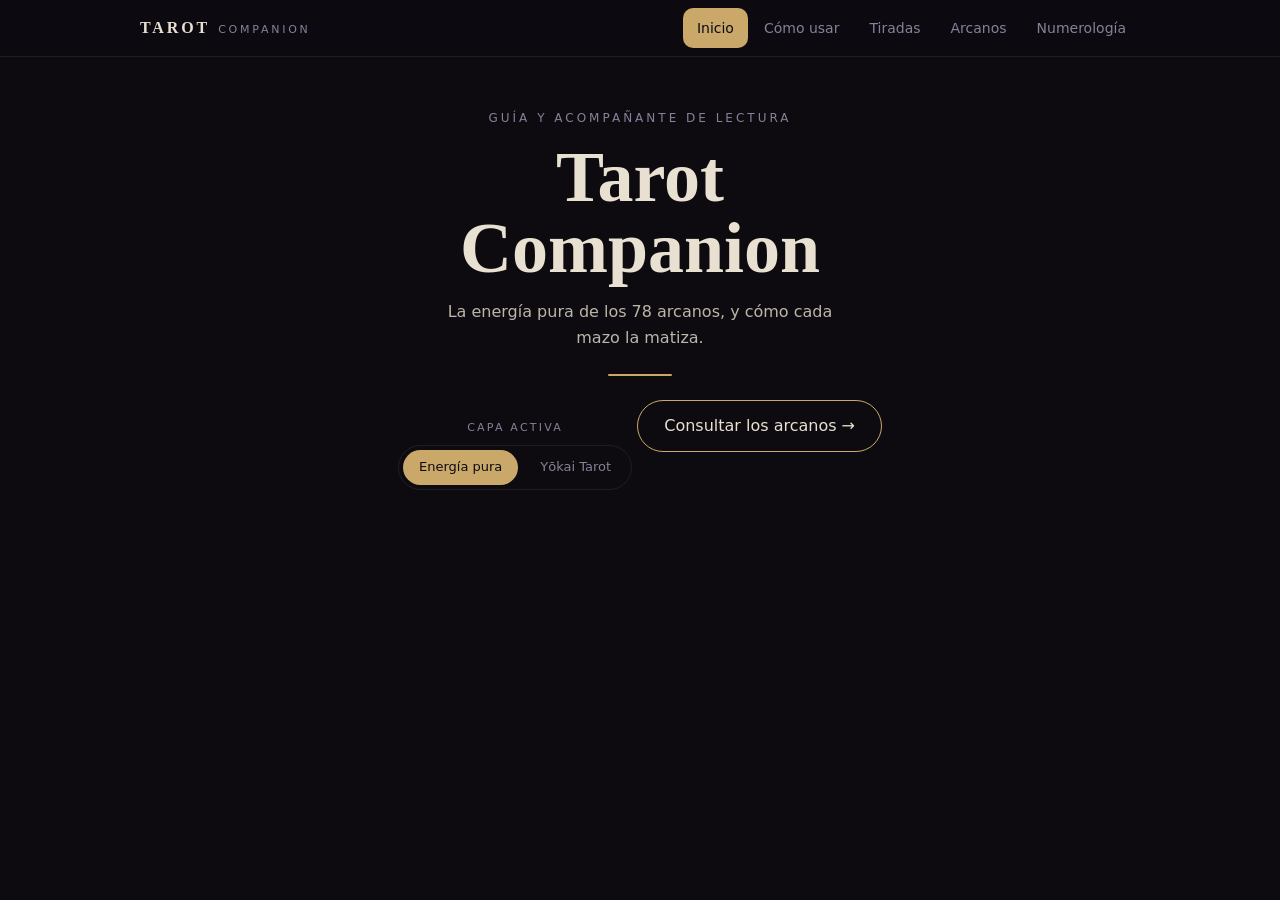
==== index.html @ f01db092 "V2.1" ====
<!DOCTYPE html>
<html lang="es">
<head>
<meta charset="UTF-8">
<meta name="viewport" content="width=device-width, initial-scale=1.0, viewport-fit=cover">
<title>Tarot Companion</title>
<meta name="description" content="Guía de referencia de tarot sin conexión: energía pura de los 78 arcanos, tiradas y numerología.">
<meta name="theme-color" content="#0d0b10">
<meta name="color-scheme" content="dark">
<meta name="mobile-web-app-capable" content="yes">
<meta name="apple-mobile-web-app-capable" content="yes">
<meta name="apple-mobile-web-app-status-bar-style" content="black-translucent">
<meta name="apple-mobile-web-app-title" content="Tarot Companion">
<link rel="manifest" href="manifest.json">
<link rel="icon" href="icons/icon-192.png">
<link rel="apple-touch-icon" href="icons/icon-192.png">
<!-- CSS modular (tokens -> layout -> componentes -> tema base) -->
<link rel="stylesheet" href="css/tokens.css">
<link rel="stylesheet" href="css/layout.css">
<link rel="stylesheet" href="css/components.css">
<link rel="stylesheet" href="css/themes/base.css">
</head>
<body>

<header class="bar">
  <div class="bar-inner">
    <a class="brand" href="#inicio"><b>TAROT</b><span>Companion</span></a>
    <nav class="tabs" id="tabs" aria-label="Secciones">
      <button data-view="inicio" class="active">Inicio</button>
      <button data-view="uso">Cómo usar</button>
      <button data-view="tiradas">Tiradas</button>
      <button data-view="arcanos">Arcanos</button>
      <button data-view="numerologia">Numerología</button>
    </nav>
  </div>
</header>

<!-- Shell mínima: contenedores vacíos que los módulos JS poblarán -->
<main class="wrap">
  <section class="view active" id="view-inicio" aria-label="Inicio"></section>
  <section class="view" id="view-uso" aria-label="Cómo usar el tarot"></section>
  <section class="view" id="view-tiradas" aria-label="Tiradas"></section>
  <section class="view" id="view-arcanos" aria-label="Arcanos"></section>
  <section class="view" id="view-numerologia" aria-label="Numerología"></section>
</main>

<!-- Detail sheet (lo poblará sheet.js) -->
<div class="overlay" id="overlay" aria-hidden="true">
  <div class="scrim" data-close></div>
  <div class="sheet" role="dialog" aria-modal="true" id="sheet"></div>
</div>

<script type="module" src="js/app.js"></script>
</body>
</html>
---- css/tokens.css ----
/* tokens.css — variables de diseño (colores, tipografía, espaciado).
   Fuentes con fallback de sistema: nada se carga por CDN (regla offline). */
:root {
  --ink:         #0d0b10;
  --ink-2:       #16121c;
  --ink-3:       #1f1928;
  --surface:     #1a1022;
  --cream:       #e8e0d0;
  --muted:       #8a7f98;
  --muted-2:     #5a5268;
  --line:        rgba(255,255,255,.08);
  --line-strong: rgba(255,255,255,.14);
  --gold:        #c9a86a;
  --vermilion:   #ce4e75;
  --vermilion-2: #e8688a;
  --earth:       #9c7b4e;
  --serif:       'Yuji Syuku', Georgia, serif;
  --sans:        'Zen Kaku Gothic New', system-ui, sans-serif;
  --story:       'Klee One', Georgia, serif;
  --accent:      var(--gold); /* override por JS según grupo de carta */

  /* espaciado y radios */
  --gap:   16px;
  --pad:   20px;
  --bar-h: 56px;
  --radius:    14px;
  --radius-sm: 10px;
}

/* Acento por grupo de arcano (la carta o la vista activa lo aplica) */
.group-cups   { --accent: #6ab4ce; }
.group-coins  { --accent: #c9a86a; }
.group-wands  { --accent: #ce7a4e; }
.group-swords { --accent: #9c8ece; }
.group-major  { --accent: #ce4e75; }
---- css/layout.css ----
/* layout.css — estructura: header, nav/tabs, contenedor de vistas. Mobile-first. */

/* ---- Header / barra superior ---- */
.bar {
  position: sticky;
  top: 0;
  z-index: 50;
  background: color-mix(in srgb, var(--ink) 88%, transparent);
  backdrop-filter: blur(10px);
  border-bottom: 1px solid var(--line);
  padding-top: env(safe-area-inset-top);
}
.bar-inner {
  display: flex;
  align-items: center;
  gap: var(--gap);
  min-height: var(--bar-h);
  padding: 0 var(--pad);
  max-width: 1040px;
  margin: 0 auto;
}
.brand { display: flex; align-items: baseline; gap: 8px; white-space: nowrap; }
.brand b { font-family: var(--serif); letter-spacing: .18em; font-size: 15px; }
.brand span { color: var(--muted); font-size: 11px; letter-spacing: .25em; text-transform: uppercase; }

/* ---- Tabs de navegación ---- */
.tabs {
  display: flex;
  gap: 2px;
  margin-left: auto;
  overflow-x: auto;
  scrollbar-width: none;
}
.tabs::-webkit-scrollbar { display: none; }
.tabs button {
  flex: 0 0 auto;
  background: none;
  border: 0;
  color: var(--muted);
  font: inherit;
  font-size: 13px;
  padding: 8px 12px;
  border-radius: var(--radius-sm);
  cursor: pointer;
  transition: color .15s, background .15s;
}
.tabs button:hover { color: var(--cream); }
.tabs button.active { color: var(--ink); background: var(--accent); }

/* ---- Contenedor de vistas ---- */
.wrap { max-width: 1040px; margin: 0 auto; padding: 0 var(--pad); }
.view { display: none; padding: 28px 0 64px; }
.view.active { display: block; animation: fade .2s ease; }

@keyframes fade { from { opacity: 0; transform: translateY(6px); } to { opacity: 1; transform: none; } }

/* breakpoints: 480 / 768 / 1040 */
@media (min-width: 768px) {
  .brand b { font-size: 16px; }
  .tabs button { font-size: 14px; padding: 9px 14px; }
}
---- css/components.css ----
/* components.css — cards, sheets, chips, panels, buttons.
   Por ahora solo el overlay del detail sheet y el placeholder de la shell;
   los componentes se irán añadiendo con cada vista (pasos 6+). */

/* ---- Placeholder temporal mientras una vista no tiene contenido ---- */
.placeholder {
  color: var(--muted);
  border: 1px dashed var(--line-strong);
  border-radius: var(--radius);
  padding: 40px var(--pad);
  text-align: center;
  font-size: 14px;
}

/* ---- Inicio / cover ---- */
.cover { max-width: 640px; margin: 0 auto; text-align: center; padding-top: 24px; }
.cover .kicker { color: var(--muted); font-size: 12px; letter-spacing: .25em; text-transform: uppercase; margin: 0 0 14px; }
.cover h1 { font-size: clamp(40px, 12vw, 72px); margin: 0; line-height: .98; }
.cover .sub { color: var(--cream); opacity: .8; margin: 16px auto 0; max-width: 38ch; }
.cover .rule { width: 64px; height: 2px; background: var(--accent); margin: 24px auto; border-radius: 2px; }

.deck-select { display: inline-flex; flex-direction: column; gap: 8px; align-items: center; margin: 0 auto 28px; }
.ds-label { color: var(--muted); font-size: 11px; letter-spacing: .2em; text-transform: uppercase; }
.ds-opts { display: inline-flex; gap: 6px; padding: 4px; border: 1px solid var(--line); border-radius: 999px; }
.ds-opts button { background: none; border: 0; color: var(--muted); font: inherit; font-size: 13px; padding: 7px 16px; border-radius: 999px; cursor: pointer; transition: .15s; }
.ds-opts button.active { color: var(--ink); background: var(--accent); }

.enter {
  display: inline-block; background: none; color: var(--cream);
  border: 1px solid var(--accent); border-radius: 999px;
  font: inherit; padding: 12px 26px; cursor: pointer; transition: .18s;
}
.enter:hover { background: var(--accent); color: var(--ink); }

/* ---- Controles de Arcanos (búsqueda + chips) ---- */
.controls { display: flex; flex-direction: column; gap: 14px; margin-bottom: 18px; }
.search {
  display: flex; align-items: center; gap: 10px;
  border: 1px solid var(--line); border-radius: var(--radius); padding: 0 14px;
  color: var(--muted); background: var(--ink-2);
}
.search input { flex: 1; background: none; border: 0; color: var(--cream); font: inherit; padding: 12px 0; outline: none; }
.search input::placeholder { color: var(--muted-2); }

.chips { display: flex; flex-wrap: wrap; gap: 8px; }
.chip {
  background: var(--ink-2); border: 1px solid var(--line); color: var(--muted);
  font: inherit; font-size: 13px; padding: 7px 14px; border-radius: 999px; cursor: pointer; transition: .15s;
}
.chip:hover { color: var(--cream); }
.chip.active { color: var(--ink); background: var(--accent); border-color: var(--accent); }
.chip.day { margin-left: auto; color: var(--gold); border-color: color-mix(in srgb, var(--gold) 45%, transparent); }

.count { color: var(--muted-2); font-size: 12px; letter-spacing: .08em; text-transform: uppercase; margin-bottom: 14px; }

/* ---- Grid de cartas ---- */
.grid { display: grid; grid-template-columns: repeat(2, 1fr); gap: 12px; }
@media (min-width: 480px) { .grid { grid-template-columns: repeat(3, 1fr); } }
@media (min-width: 768px) { .grid { grid-template-columns: repeat(4, 1fr); } }
@media (min-width: 1040px) { .grid { grid-template-columns: repeat(5, 1fr); } }

.card {
  position: relative; text-align: left; cursor: pointer;
  background: var(--ink-2); border: 1px solid var(--line);
  border-left: 3px solid var(--accent);
  border-radius: var(--radius); padding: 14px; min-height: 120px;
  display: flex; flex-direction: column; gap: 4px; color: var(--cream); transition: .15s;
}
.card:hover { border-color: var(--line-strong); transform: translateY(-2px); }
.card .mark { font-family: var(--serif); font-size: 22px; color: var(--accent); }
.card .kanji { position: absolute; top: 12px; right: 12px; font-size: 20px; color: var(--muted-2); }
.card .nm-en { margin-top: auto; font-family: var(--serif); font-size: 15px; }
.card .nm-es { color: var(--muted); font-size: 12px; }

/* ---- Detail sheet (contenido interno) ---- */
.sheet-top { display: grid; grid-template-columns: 1fr auto; gap: 8px 14px; align-items: start; position: relative; padding-left: 12px; }
.sheet-top .accentbar { position: absolute; left: 0; top: 4px; bottom: 4px; width: 3px; background: var(--accent); border-radius: 2px; }
.sheet-top .num { color: var(--accent); font-size: 12px; letter-spacing: .12em; text-transform: uppercase; }
.sheet-top h2 { margin: 4px 0 2px; font-size: 26px; }
.sheet-top .es-name { color: var(--muted); }
.sheet-top .mark { grid-row: 1 / span 2; font-family: var(--serif); font-size: 30px; color: var(--accent); align-self: center; }
.sheet .close {
  position: absolute; top: -4px; right: -4px; background: none; border: 0;
  color: var(--muted); font-size: 20px; cursor: pointer; padding: 6px; line-height: 1;
}
.sheet .close:hover { color: var(--cream); }

.sheet-body { margin-top: 18px; display: flex; flex-direction: column; gap: 18px; }
.field .flabel { color: var(--muted-2); font-size: 11px; letter-spacing: .14em; text-transform: uppercase; margin-bottom: 8px; }
.field .ftext { font-size: 15px; line-height: 1.7; }
.field .ftext.en { color: var(--muted); }
.field .ftext.italic { font-style: italic; color: var(--muted); }

.kw { display: flex; flex-wrap: wrap; gap: 6px; }
.kw span { font-size: 12px; padding: 4px 10px; border: 1px solid var(--line); border-radius: 999px; }
.kw.en { margin-top: 8px; }
.kw.en span { color: var(--muted-2); font-style: italic; }

.deck-layer { border-top: 1px solid var(--line-strong); padding-top: 18px; display: flex; flex-direction: column; gap: 16px; }
.layer-tag { color: var(--gold); font-size: 12px; letter-spacing: .12em; text-transform: uppercase; }
.deck-yokai { display: flex; align-items: baseline; gap: 10px; }
.deck-yokai .kanji { font-size: 26px; color: var(--accent); }
.deck-yokai .yname { color: var(--muted); }

.sheet-nav { display: flex; gap: 10px; margin-top: 22px; }
.sheet-nav button {
  flex: 1; background: var(--ink-2); border: 1px solid var(--line); color: var(--cream);
  font: inherit; padding: 11px; border-radius: var(--radius-sm); cursor: pointer; transition: .15s;
}
.sheet-nav button:hover:not(:disabled) { border-color: var(--accent); }
.sheet-nav button:disabled { opacity: .35; cursor: default; }

/* ---- Overlay del detail sheet ---- */
.overlay {
  position: fixed;
  inset: 0;
  z-index: 100;
  display: none;
}
.overlay.open { display: block; }
.scrim {
  position: absolute;
  inset: 0;
  background: rgba(0,0,0,.6);
  backdrop-filter: blur(2px);
}
.sheet {
  position: absolute;
  left: 0; right: 0; bottom: 0;
  max-height: 92dvh;
  overflow-y: auto;
  background: var(--surface);
  border-top: 1px solid var(--line-strong);
  border-radius: var(--radius) var(--radius) 0 0;
  padding: var(--pad);
  padding-bottom: calc(var(--pad) + env(safe-area-inset-bottom));
}
@media (min-width: 768px) {
  .sheet {
    left: 50%; right: auto; bottom: auto; top: 50%;
    transform: translate(-50%, -50%);
    width: min(560px, 92vw);
    max-height: 88dvh;
    border: 1px solid var(--line-strong);
    border-radius: var(--radius);
  }
}
---- css/themes/base.css ----
/* base.css — tema oscuro base (capa "energía pura"). Tipografía y colores de fondo. */
* { box-sizing: border-box; }

html { -webkit-text-size-adjust: 100%; }

body {
  margin: 0;
  min-height: 100dvh;
  background: var(--ink);
  color: var(--cream);
  font-family: var(--sans);
  font-size: 16px;
  line-height: 1.6;
  -webkit-font-smoothing: antialiased;
  text-rendering: optimizeLegibility;
}

a { color: inherit; text-decoration: none; }

h1, h2, h3 { font-family: var(--serif); font-weight: 600; line-height: 1.2; }

/* Accesibilidad: foco visible en toda interacción de teclado */
:focus-visible {
  outline: 2px solid var(--accent);
  outline-offset: 2px;
  border-radius: 4px;
}
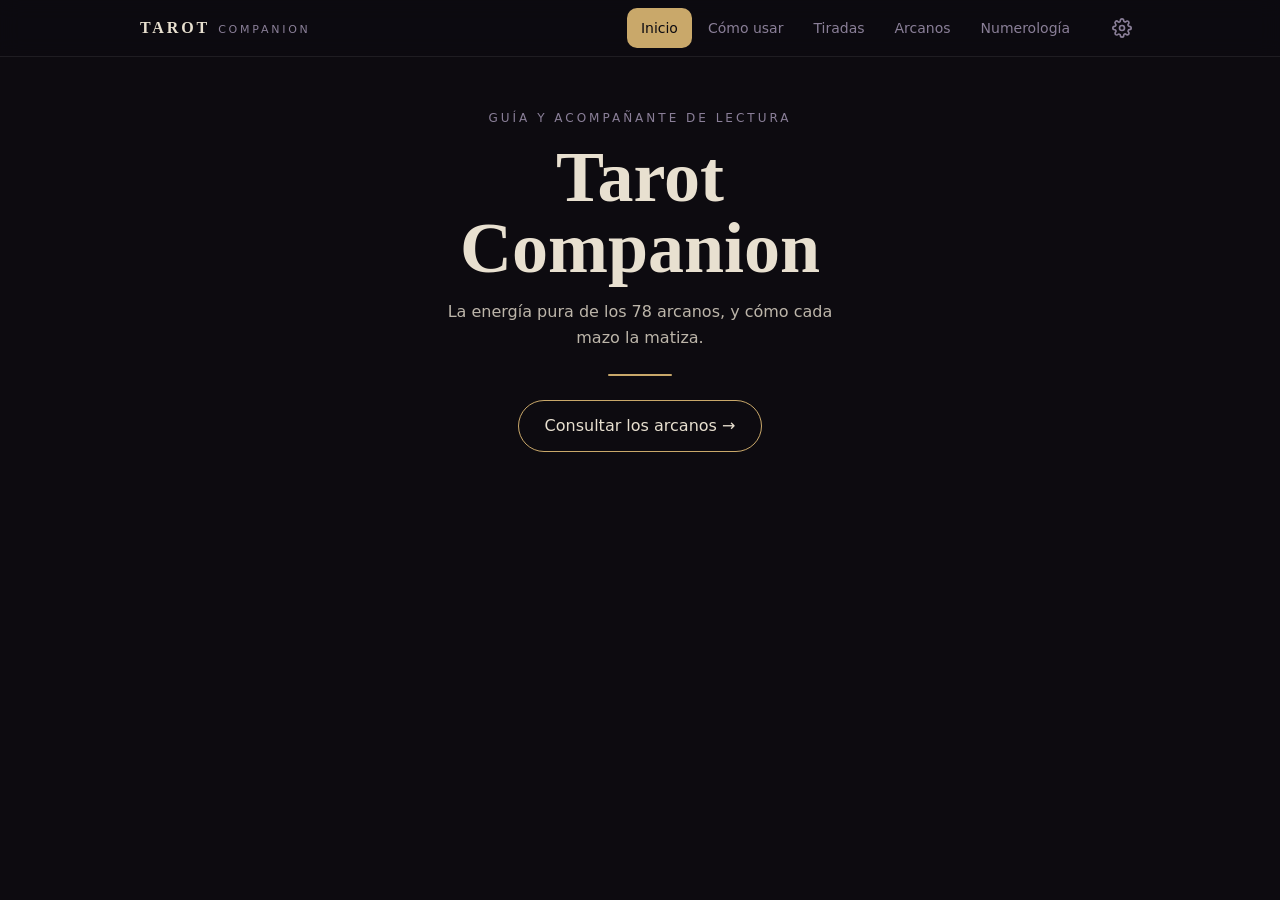
==== commit 3d3a2bc8: "V3" ====
--- a/index.html
+++ b/index.html
@@ -19,6 +19,16 @@
 <link rel="stylesheet" href="css/layout.css">
 <link rel="stylesheet" href="css/components.css">
 <link rel="stylesheet" href="css/themes/base.css">
+<!-- Anti-flash: aplica tema/idioma guardados antes de pintar -->
+<script>
+  try {
+    var t = localStorage.getItem("tc-theme") || "dark";
+    document.documentElement.dataset.theme = t;
+    document.documentElement.lang = localStorage.getItem("tc-lang") || "es";
+    var m = document.querySelector('meta[name="theme-color"]');
+    if (m) m.content = t === "light" ? "#faf6ee" : "#0d0b10";
+  } catch (e) { /* sin storage: queda el tema oscuro por defecto */ }
+</script>
 </head>
 <body>
 
@@ -32,6 +42,9 @@
       <button data-view="arcanos">Arcanos</button>
       <button data-view="numerologia">Numerología</button>
     </nav>
+    <button class="menu-btn" id="menuBtn" aria-label="Configuración" title="Configuración">
+      <svg width="20" height="20" viewBox="0 0 24 24" fill="none" stroke="currentColor" stroke-width="2" stroke-linecap="round" stroke-linejoin="round" aria-hidden="true"><circle cx="12" cy="12" r="3"/><path d="M19.4 15a1.65 1.65 0 0 0 .33 1.82l.06.06a2 2 0 1 1-2.83 2.83l-.06-.06a1.65 1.65 0 0 0-1.82-.33 1.65 1.65 0 0 0-1 1.51V21a2 2 0 0 1-4 0v-.09A1.65 1.65 0 0 0 9 19.4a1.65 1.65 0 0 0-1.82.33l-.06.06a2 2 0 1 1-2.83-2.83l.06-.06a1.65 1.65 0 0 0 .33-1.82 1.65 1.65 0 0 0-1.51-1H3a2 2 0 0 1 0-4h.09A1.65 1.65 0 0 0 4.6 9a1.65 1.65 0 0 0-.33-1.82l-.06-.06a2 2 0 1 1 2.83-2.83l.06.06a1.65 1.65 0 0 0 1.82.33H9a1.65 1.65 0 0 0 1-1.51V3a2 2 0 0 1 4 0v.09a1.65 1.65 0 0 0 1 1.51 1.65 1.65 0 0 0 1.82-.33l.06-.06a2 2 0 1 1 2.83 2.83l-.06.06a1.65 1.65 0 0 0-.33 1.82V9a1.65 1.65 0 0 0 1.51 1H21a2 2 0 0 1 0 4h-.09a1.65 1.65 0 0 0-1.51 1z"/></svg>
+    </button>
   </div>
 </header>
 
@@ -50,6 +63,18 @@
   <div class="sheet" role="dialog" aria-modal="true" id="sheet"></div>
 </div>
 
+<!-- Selector de mazo reutilizable (lo poblará decks-ui.js) -->
+<div class="overlay" id="pickerOverlay" aria-hidden="true">
+  <div class="scrim" data-close></div>
+  <div class="sheet" role="dialog" aria-modal="true" aria-label="Elegir mazo" id="pickerSheet"></div>
+</div>
+
+<!-- Menú de configuración (lo poblará settings.js) -->
+<div class="overlay" id="menuOverlay" aria-hidden="true">
+  <div class="scrim" data-close></div>
+  <div class="sheet" role="dialog" aria-modal="true" aria-label="Configuración" id="menuPanel"></div>
+</div>
+
 <script type="module" src="js/app.js"></script>
 </body>
 </html>
--- a/css/tokens.css
+++ b/css/tokens.css
@@ -27,9 +27,36 @@
   --radius-sm: 10px;
 }
 
+/* Tema claro: sobrescribe solo los tokens de superficie/texto/líneas.
+   Los nombres se conservan (p. ej. --cream sigue siendo "color de texto"),
+   así ningún componente necesita cambios; todo hereda por custom properties.
+   Acentos algo más oscuros para contraste AA sobre fondo claro. */
+:root[data-theme="light"] {
+  --ink:         #f4eee2;  /* fondo base (pergamino) */
+  --ink-2:       #ece4d4;  /* superficies elevadas */
+  --ink-3:       #e2d8c4;
+  --surface:     #faf6ee;  /* hojas / modales */
+  --cream:       #2a2330;  /* texto principal (oscuro) */
+  --muted:       #6b6275;
+  --muted-2:     #8c8498;
+  --line:        rgba(0,0,0,.10);
+  --line-strong: rgba(0,0,0,.16);
+  --gold:        #a8843f;
+  --vermilion:   #c0395f;
+  --vermilion-2: #a82f52;
+  --earth:       #8a6a3e;
+}
+
 /* Acento por grupo de arcano (la carta o la vista activa lo aplica) */
 .group-cups   { --accent: #6ab4ce; }
 .group-coins  { --accent: #c9a86a; }
 .group-wands  { --accent: #ce7a4e; }
 .group-swords { --accent: #9c8ece; }
 .group-major  { --accent: #ce4e75; }
+
+/* Acentos por grupo, ajustados para contraste sobre tema claro */
+:root[data-theme="light"] .group-cups   { --accent: #2f86a3; }
+:root[data-theme="light"] .group-coins  { --accent: #9a7b34; }
+:root[data-theme="light"] .group-wands  { --accent: #b85a2b; }
+:root[data-theme="light"] .group-swords { --accent: #6a5aa8; }
+:root[data-theme="light"] .group-major  { --accent: #c0395f; }
--- a/css/layout.css
+++ b/css/layout.css
@@ -47,6 +47,23 @@
 .tabs button:hover { color: var(--cream); }
 .tabs button.active { color: var(--ink); background: var(--accent); }
 
+/* ---- Botón de configuración (engrane) ---- */
+.menu-btn {
+  flex: 0 0 auto;
+  background: none;
+  border: 0;
+  color: var(--muted);
+  padding: 8px;
+  margin-left: 4px;
+  border-radius: var(--radius-sm);
+  cursor: pointer;
+  display: grid;
+  place-items: center;
+  transition: color .15s, background .15s;
+}
+.menu-btn:hover { color: var(--cream); }
+.menu-btn:focus-visible { outline: 2px solid var(--accent); outline-offset: 2px; }
+
 /* ---- Contenedor de vistas ---- */
 .wrap { max-width: 1040px; margin: 0 auto; padding: 0 var(--pad); }
 .view { display: none; padding: 28px 0 64px; }
--- a/css/components.css
+++ b/css/components.css
@@ -18,12 +18,6 @@
 .cover h1 { font-size: clamp(40px, 12vw, 72px); margin: 0; line-height: .98; }
 .cover .sub { color: var(--cream); opacity: .8; margin: 16px auto 0; max-width: 38ch; }
 .cover .rule { width: 64px; height: 2px; background: var(--accent); margin: 24px auto; border-radius: 2px; }
-
-.deck-select { display: inline-flex; flex-direction: column; gap: 8px; align-items: center; margin: 0 auto 28px; }
-.ds-label { color: var(--muted); font-size: 11px; letter-spacing: .2em; text-transform: uppercase; }
-.ds-opts { display: inline-flex; gap: 6px; padding: 4px; border: 1px solid var(--line); border-radius: 999px; }
-.ds-opts button { background: none; border: 0; color: var(--muted); font: inherit; font-size: 13px; padding: 7px 16px; border-radius: 999px; cursor: pointer; transition: .15s; }
-.ds-opts button.active { color: var(--ink); background: var(--accent); }
 
 .enter {
   display: inline-block; background: none; color: var(--cream);
@@ -110,6 +104,223 @@
 .sheet-nav button:hover:not(:disabled) { border-color: var(--accent); }
 .sheet-nav button:disabled { opacity: .35; cursor: default; }
 
+/* ====================================================================
+   Encabezados de sección compartidos (Tiradas · Numerología · Cómo usar)
+   ==================================================================== */
+.pad-top { padding-top: 8px; }
+.eyebrow { color: var(--muted); font-size: 11px; letter-spacing: .25em; text-transform: uppercase; margin: 0 0 8px; }
+.title { font-family: var(--serif); font-size: clamp(26px, 7vw, 38px); margin: 0 0 12px; line-height: 1.05; }
+.lead { color: var(--cream); opacity: .82; max-width: 60ch; margin: 0 0 24px; line-height: 1.6; }
+.muted-note { color: var(--muted); font-size: 13px; line-height: 1.6; }
+.tag { color: var(--muted-2); font-size: 13px; font-weight: 400; letter-spacing: .04em; }
+.mini-label { font-size: 11px; letter-spacing: .2em; text-transform: uppercase; color: var(--gold); margin: 18px 0 0; }
+
+/* ---- Paneles ---- */
+.panel {
+  background: var(--ink-2); border: 1px solid var(--line);
+  border-radius: var(--radius); padding: 22px; margin-bottom: 18px;
+}
+.panel h3 { font-family: var(--serif); font-size: 20px; margin: 0 0 10px; }
+.panel p { color: var(--cream); opacity: .85; line-height: 1.65; margin: 0 0 10px; }
+.panel p:last-child { margin-bottom: 0; }
+.panel a { color: var(--accent); text-decoration: none; border-bottom: 1px solid color-mix(in srgb, var(--accent) 40%, transparent); }
+.panel a:hover { color: var(--vermilion-2); }
+.prose ul { margin: 0; padding-left: 20px; color: var(--cream); opacity: .85; line-height: 1.7; }
+.prose li { margin-bottom: 8px; }
+
+/* ====================================================================
+   Tiradas
+   ==================================================================== */
+.spread-grid { display: grid; gap: 18px; }
+@media (min-width: 768px) { .spread-grid { grid-template-columns: 1fr 1fr; align-items: start; } }
+
+.keys { display: flex; flex-wrap: wrap; gap: 8px; margin: 12px 0 4px; }
+.keys button {
+  background: var(--ink-3); border: 1px solid var(--line); color: var(--muted);
+  font: inherit; font-size: 13px; padding: 7px 14px; border-radius: 999px; cursor: pointer; transition: .15s;
+}
+.keys button:hover { color: var(--cream); }
+.keys button.active { background: var(--vermilion); border-color: var(--vermilion); color: #fff; }
+
+.slots { display: grid; gap: 10px; margin: 14px 0; }
+.slots.one   { grid-template-columns: 1fr; }
+.slots.three { grid-template-columns: repeat(3, 1fr); }
+.slots.four  { grid-template-columns: repeat(2, 1fr); }
+
+.slot {
+  border: 1px solid var(--line); border-radius: var(--radius-sm);
+  padding: 12px; min-height: 96px; text-align: left;
+  display: flex; flex-direction: column; gap: 3px; color: var(--cream);
+}
+.slot.empty { border-style: dashed; color: var(--muted-2); background: none; }
+.slot.drawn {
+  cursor: pointer; background: var(--ink-3); border-left: 3px solid var(--accent);
+  font: inherit; transition: .15s;
+}
+.slot.drawn:hover { border-color: var(--line-strong); transform: translateY(-2px); }
+.slot-role { font-size: 11px; letter-spacing: .1em; text-transform: uppercase; color: var(--muted); }
+.slot-hint { font-size: 12px; color: var(--muted-2); line-height: 1.45; }
+.slot-face { margin-top: auto; font-family: var(--serif); font-size: 22px; color: var(--muted-2); }
+.slot-mark { margin-top: auto; font-family: var(--serif); font-size: 22px; color: var(--accent); }
+.slot-name { font-family: var(--serif); font-size: 14px; }
+.slot-en { color: var(--muted); font-size: 11px; }
+
+.draw {
+  background: none; color: var(--cream); border: 1px solid var(--accent);
+  border-radius: 999px; font: inherit; padding: 11px 20px; cursor: pointer; transition: .18s;
+}
+.draw:hover:not(:disabled) { background: var(--accent); color: var(--ink); }
+.draw:disabled { opacity: .4; cursor: default; }
+.deck-needed { margin-top: 12px; color: var(--muted); font-size: 13px; }
+
+/* Torii: capas apiladas, cumbre arriba y base abajo */
+.torii { display: flex; flex-direction: column; gap: 14px; margin: 16px 0; }
+.torii-layer { border: 1px solid var(--line); border-radius: var(--radius-sm); padding: 14px; }
+.torii-meta { display: flex; justify-content: space-between; align-items: baseline; gap: 8px; margin-bottom: 10px; }
+.torii-name { font-family: var(--serif); font-size: 17px; color: var(--gold); }
+.torii-pos { font-size: 11px; letter-spacing: .12em; text-transform: uppercase; color: var(--vermilion-2); }
+.torii-cells { display: grid; grid-template-columns: 1fr 1fr; gap: 10px; }
+.torii-text { color: var(--muted); font-size: 13px; line-height: 1.6; margin: 12px 0 0; }
+
+/* ====================================================================
+   Numerología
+   ==================================================================== */
+.numlist { display: flex; flex-direction: column; gap: 2px; }
+.numrow { display: grid; grid-template-columns: 52px 1fr; gap: 14px; padding: 12px 0; border-top: 1px solid var(--line); }
+.numrow:first-child { border-top: 0; }
+.nn { font-family: var(--serif); font-size: 24px; color: var(--accent); text-align: center; }
+.nn.glyph { font-size: 22px; }
+.nb { color: var(--cream); opacity: .85; line-height: 1.55; font-size: 14px; }
+.nb b { display: block; color: var(--cream); opacity: 1; margin-bottom: 3px; font-weight: 600; }
+.num-ref { margin-top: 8px; font-size: 12px; color: var(--muted); }
+.num-major {
+  background: none; border: 0; color: var(--accent); font: inherit; font-size: 12px;
+  cursor: pointer; padding: 0; border-bottom: 1px solid color-mix(in srgb, var(--accent) 40%, transparent);
+}
+.num-major:hover { color: var(--vermilion-2); }
+
+.stages { display: flex; flex-direction: column; gap: 18px; margin: 8px 0 16px; }
+.stage-head { display: flex; align-items: baseline; gap: 10px; }
+.stage-range { font-size: 11px; letter-spacing: .12em; text-transform: uppercase; color: var(--vermilion-2); }
+.stage-name { font-family: var(--serif); font-size: 17px; }
+.stage-body { color: var(--muted); font-size: 13px; line-height: 1.55; margin: 6px 0 10px; }
+.major-chips { display: flex; flex-wrap: wrap; gap: 8px; }
+.major-chip {
+  display: inline-flex; align-items: baseline; gap: 6px;
+  background: var(--ink-3); border: 1px solid var(--line); color: var(--cream);
+  font: inherit; padding: 6px 12px; border-radius: 999px; cursor: pointer; transition: .15s;
+}
+.major-chip:hover { border-color: var(--accent); }
+.mc-roman { font-family: var(--serif); color: var(--accent); font-size: 12px; }
+.mc-name { font-size: 13px; }
+
+/* ====================================================================
+   Cómo usar — lista de palos
+   ==================================================================== */
+.suit-list { display: flex; flex-direction: column; gap: 8px; margin: 14px 0; }
+.suit-row {
+  display: flex; flex-direction: column; gap: 2px;
+  border-left: 3px solid var(--accent); padding: 8px 0 8px 12px;
+}
+.suit-name { font-family: var(--serif); font-size: 15px; }
+.suit-note { color: var(--muted); font-size: 13px; }
+
+/* ====================================================================
+   Botón de mazo en Arcanos
+   ==================================================================== */
+.controls-top { display: flex; gap: 10px; align-items: stretch; }
+.controls-top .search { flex: 1; }
+.deck-btn {
+  flex: 0 0 auto; display: inline-flex; align-items: center; gap: 8px;
+  background: var(--ink-2); border: 1px solid var(--line); color: var(--cream);
+  font: inherit; font-size: 13px; padding: 0 14px; border-radius: var(--radius);
+  cursor: pointer; transition: .15s; max-width: 48vw;
+}
+.deck-btn:hover { border-color: var(--accent); }
+.deck-btn .db-name { white-space: nowrap; overflow: hidden; text-overflow: ellipsis; }
+.deck-btn .db-caret { color: var(--muted); }
+@media (max-width: 479px) { .deck-btn .db-icon { display: none; } }
+
+/* ====================================================================
+   Selector de mazo (deck picker) — usa la estructura .overlay/.sheet
+   ==================================================================== */
+.picker-head, .menu-head {
+  display: flex; align-items: center; justify-content: space-between;
+  margin-bottom: 16px;
+}
+.picker-head h2, .menu-head h2 { font-family: var(--serif); font-size: 22px; margin: 0; }
+
+.deck-rows { display: flex; flex-direction: column; gap: 8px; }
+.deck-row {
+  display: flex; align-items: center; justify-content: space-between; gap: 12px;
+  width: 100%; text-align: left; background: var(--ink-2);
+  border: 1px solid var(--line); border-radius: var(--radius); padding: 14px 16px;
+  color: var(--cream); font: inherit; cursor: pointer; transition: .15s;
+}
+.deck-row:hover { border-color: var(--line-strong); }
+.deck-row.active { border-color: var(--accent); }
+.dr-text { display: flex; flex-direction: column; gap: 2px; }
+.dr-name { font-family: var(--serif); font-size: 16px; }
+.dr-sub { color: var(--muted); font-size: 12px; }
+.dr-check { color: var(--accent); font-size: 18px; }
+.deck-row.locked { margin-top: 8px; cursor: default; opacity: .6; border-style: dashed; }
+.deck-row.locked:hover { border-color: var(--line); }
+
+/* ====================================================================
+   Menú de configuración
+   ==================================================================== */
+.menu-sec { padding: 16px 0; border-top: 1px solid var(--line); }
+.menu-sec:first-of-type { border-top: 0; padding-top: 0; }
+.menu-label { color: var(--muted-2); font-size: 11px; letter-spacing: .14em; text-transform: uppercase; margin-bottom: 10px; }
+.menu-note { color: var(--muted); font-size: 12px; margin: 10px 0 0; line-height: 1.5; }
+
+.menu-deck {
+  display: flex; align-items: center; justify-content: space-between; gap: 12px;
+  width: 100%; background: var(--ink-2); border: 1px solid var(--line);
+  border-radius: var(--radius); padding: 13px 16px; color: var(--cream);
+  font: inherit; font-size: 15px; cursor: pointer; transition: .15s;
+}
+.menu-deck:hover { border-color: var(--accent); }
+.menu-deck .md-action { color: var(--accent); font-size: 13px; }
+
+/* Control segmentado (idioma, tema) */
+.seg { display: inline-flex; gap: 4px; padding: 4px; border: 1px solid var(--line); border-radius: 999px; }
+.seg button {
+  background: none; border: 0; color: var(--muted); font: inherit; font-size: 13px;
+  padding: 8px 18px; border-radius: 999px; cursor: pointer; transition: .15s;
+}
+.seg button:hover { color: var(--cream); }
+.seg button.active { color: var(--ink); background: var(--accent); }
+
+.menu-store {
+  display: flex; flex-direction: column; gap: 4px;
+  border: 1px dashed var(--line-strong); border-radius: var(--radius);
+  padding: 16px; opacity: .7;
+}
+.ms-title { font-family: var(--serif); font-size: 15px; }
+.ms-sub { color: var(--muted); font-size: 12px; }
+.menu-about { color: var(--cream); opacity: .85; font-size: 14px; line-height: 1.6; margin: 0 0 10px; }
+.menu-credits { color: var(--muted); font-size: 12px; line-height: 1.55; margin: 0; }
+
+/* ====================================================================
+   Arte de carta + placeholder "Imagen próximamente"
+   ==================================================================== */
+.card-art {
+  position: relative; width: min(220px, 60%); margin: 4px auto 4px;
+  aspect-ratio: 2 / 3.5; border-radius: var(--radius-sm); overflow: hidden;
+  border: 1px solid var(--line);
+}
+.card-art-ph {
+  position: absolute; inset: 0; display: flex; flex-direction: column;
+  align-items: center; justify-content: center; gap: 8px;
+  color: var(--muted-2); font-size: 12px; text-align: center; background: var(--ink-3);
+}
+.card-art-img {
+  position: absolute; inset: 0; width: 100%; height: 100%;
+  object-fit: cover; background: var(--ink-3);
+}
+.card-art-img.failed { display: none; }
+
 /* ---- Overlay del detail sheet ---- */
 .overlay {
   position: fixed;
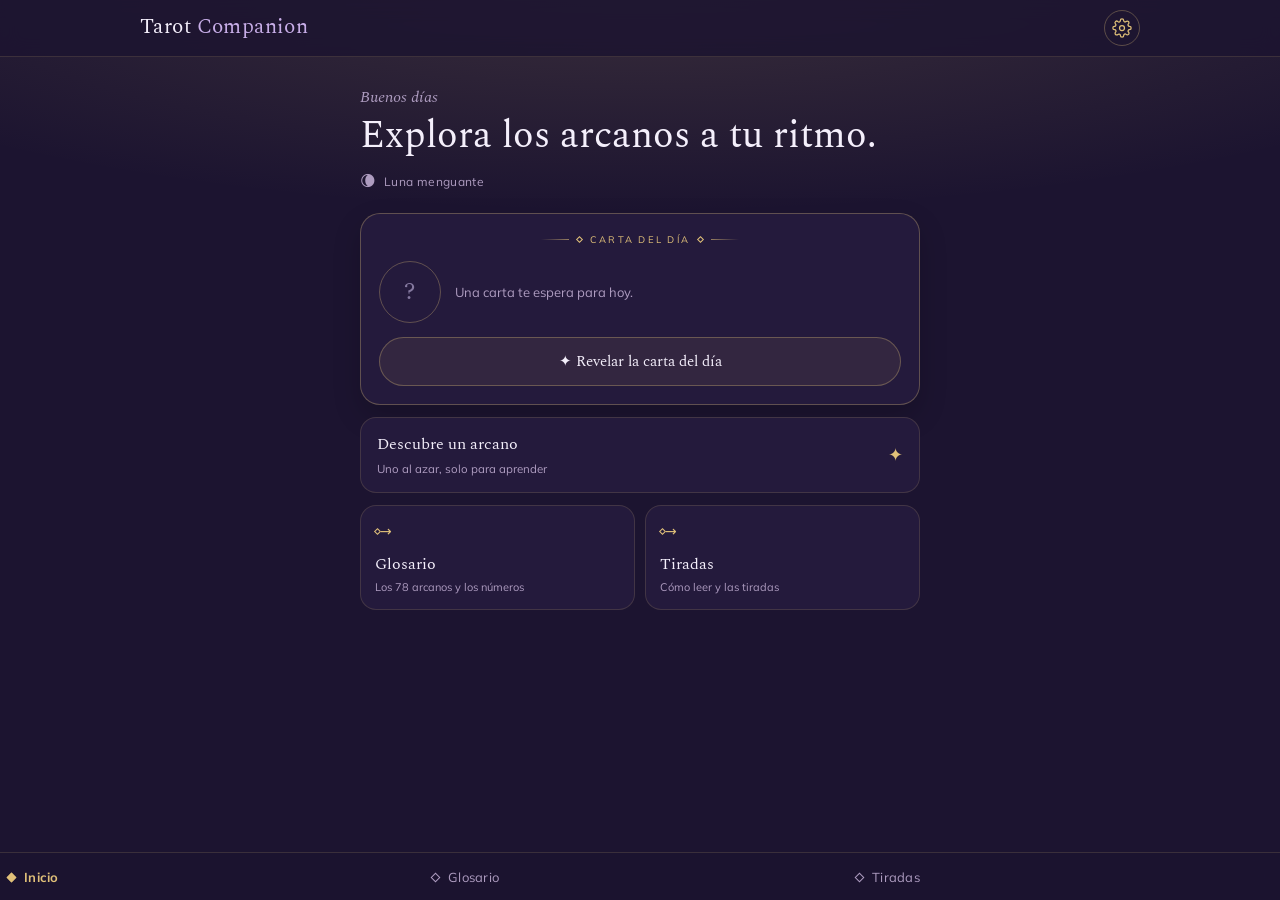
==== commit 2a806819: "Rediseño v2: IA de 3 destinos + sistema visual ciruela/lavanda - Barra inferior (Inicio · Glosario ·" ====
--- a/index.html
+++ b/index.html
@@ -5,7 +5,7 @@
 <meta name="viewport" content="width=device-width, initial-scale=1.0, viewport-fit=cover">
 <title>Tarot Companion</title>
 <meta name="description" content="Guía de referencia de tarot sin conexión: energía pura de los 78 arcanos, tiradas y numerología.">
-<meta name="theme-color" content="#0d0b10">
+<meta name="theme-color" content="#1C1430">
 <meta name="color-scheme" content="dark">
 <meta name="mobile-web-app-capable" content="yes">
 <meta name="apple-mobile-web-app-capable" content="yes">
@@ -14,11 +14,14 @@
 <link rel="manifest" href="manifest.json">
 <link rel="icon" href="icons/icon-192.png">
 <link rel="apple-touch-icon" href="icons/icon-192.png">
-<!-- CSS modular (tokens -> layout -> componentes -> tema base) -->
+<!-- CSS modular (fuentes -> tokens -> layout -> componentes -> tema base -> temas de mazo) -->
+<link rel="stylesheet" href="css/fonts.css">
 <link rel="stylesheet" href="css/tokens.css">
 <link rel="stylesheet" href="css/layout.css">
 <link rel="stylesheet" href="css/components.css">
 <link rel="stylesheet" href="css/themes/base.css">
+<!-- Tema de mazo: solo activo cuando :root[data-deck="rws"] (lo pone setDeck en app.js) -->
+<link rel="stylesheet" href="css/themes/rws.css">
 <!-- Anti-flash: aplica tema/idioma guardados antes de pintar -->
 <script>
   try {
@@ -26,7 +29,7 @@
     document.documentElement.dataset.theme = t;
     document.documentElement.lang = localStorage.getItem("tc-lang") || "es";
     var m = document.querySelector('meta[name="theme-color"]');
-    if (m) m.content = t === "light" ? "#faf6ee" : "#0d0b10";
+    if (m) m.content = t === "light" ? "#F3F0F5" : "#1C1430";
   } catch (e) { /* sin storage: queda el tema oscuro por defecto */ }
 </script>
 </head>
@@ -34,28 +37,49 @@
 
 <header class="bar">
   <div class="bar-inner">
-    <a class="brand" href="#inicio"><b>TAROT</b><span>Companion</span></a>
-    <nav class="tabs" id="tabs" aria-label="Secciones">
-      <button data-view="inicio" class="active">Inicio</button>
-      <button data-view="uso">Cómo usar</button>
-      <button data-view="tiradas">Tiradas</button>
-      <button data-view="arcanos">Arcanos</button>
-      <button data-view="numerologia">Numerología</button>
-    </nav>
+    <a class="brand" href="#inicio">Tarot <span>Companion</span></a>
     <button class="menu-btn" id="menuBtn" aria-label="Configuración" title="Configuración">
-      <svg width="20" height="20" viewBox="0 0 24 24" fill="none" stroke="currentColor" stroke-width="2" stroke-linecap="round" stroke-linejoin="round" aria-hidden="true"><circle cx="12" cy="12" r="3"/><path d="M19.4 15a1.65 1.65 0 0 0 .33 1.82l.06.06a2 2 0 1 1-2.83 2.83l-.06-.06a1.65 1.65 0 0 0-1.82-.33 1.65 1.65 0 0 0-1 1.51V21a2 2 0 0 1-4 0v-.09A1.65 1.65 0 0 0 9 19.4a1.65 1.65 0 0 0-1.82.33l-.06.06a2 2 0 1 1-2.83-2.83l.06-.06a1.65 1.65 0 0 0 .33-1.82 1.65 1.65 0 0 0-1.51-1H3a2 2 0 0 1 0-4h.09A1.65 1.65 0 0 0 4.6 9a1.65 1.65 0 0 0-.33-1.82l-.06-.06a2 2 0 1 1 2.83-2.83l.06.06a1.65 1.65 0 0 0 1.82.33H9a1.65 1.65 0 0 0 1-1.51V3a2 2 0 0 1 4 0v.09a1.65 1.65 0 0 0 1 1.51 1.65 1.65 0 0 0 1.82-.33l.06-.06a2 2 0 1 1 2.83 2.83l-.06.06a1.65 1.65 0 0 0-.33 1.82V9a1.65 1.65 0 0 0 1.51 1H21a2 2 0 0 1 0 4h-.09a1.65 1.65 0 0 0-1.51 1z"/></svg>
+      <svg width="20" height="20" viewBox="0 0 24 24" fill="none" stroke="currentColor" stroke-width="1.5" stroke-linecap="round" stroke-linejoin="round" aria-hidden="true"><circle cx="12" cy="12" r="3"/><path d="M19.4 15a1.65 1.65 0 0 0 .33 1.82l.06.06a2 2 0 1 1-2.83 2.83l-.06-.06a1.65 1.65 0 0 0-1.82-.33 1.65 1.65 0 0 0-1 1.51V21a2 2 0 0 1-4 0v-.09A1.65 1.65 0 0 0 9 19.4a1.65 1.65 0 0 0-1.82.33l-.06.06a2 2 0 1 1-2.83-2.83l.06-.06a1.65 1.65 0 0 0 .33-1.82 1.65 1.65 0 0 0-1.51-1H3a2 2 0 0 1 0-4h.09A1.65 1.65 0 0 0 4.6 9a1.65 1.65 0 0 0-.33-1.82l-.06-.06a2 2 0 1 1 2.83-2.83l.06.06a1.65 1.65 0 0 0 1.82.33H9a1.65 1.65 0 0 0 1-1.51V3a2 2 0 0 1 4 0v.09a1.65 1.65 0 0 0 1 1.51 1.65 1.65 0 0 0 1.82-.33l.06-.06a2 2 0 1 1 2.83 2.83l-.06.06a1.65 1.65 0 0 0-.33 1.82V9a1.65 1.65 0 0 0 1.51 1H21a2 2 0 0 1 0 4h-.09a1.65 1.65 0 0 0-1.51 1z"/></svg>
     </button>
   </div>
 </header>
 
-<!-- Shell mínima: contenedores vacíos que los módulos JS poblarán -->
+<!-- Shell mínima: contenedores vacíos que los módulos JS poblarán.
+     IA de 3 destinos: Inicio · Glosario (Arcanos+Números) · Tiradas (Cómo leer+Tiradas). -->
 <main class="wrap">
   <section class="view active" id="view-inicio" aria-label="Inicio"></section>
-  <section class="view" id="view-uso" aria-label="Cómo usar el tarot"></section>
-  <section class="view" id="view-tiradas" aria-label="Tiradas"></section>
-  <section class="view" id="view-arcanos" aria-label="Arcanos"></section>
-  <section class="view" id="view-numerologia" aria-label="Numerología"></section>
+
+  <section class="view" id="view-glosario" aria-label="Glosario">
+    <div class="seg-tabs" id="segGlosario" role="tablist" aria-label="Glosario">
+      <button data-sub="arcanos" class="active" role="tab">Arcanos</button>
+      <button data-sub="numerologia" role="tab">Números</button>
+    </div>
+    <div class="subview active" id="view-arcanos" role="tabpanel" aria-label="Arcanos"></div>
+    <div class="subview" id="view-numerologia" role="tabpanel" aria-label="Numerología"></div>
+  </section>
+
+  <section class="view" id="view-tiradas" aria-label="Tiradas">
+    <div class="seg-tabs" id="segTiradas" role="tablist" aria-label="Tiradas">
+      <button data-sub="uso" class="active" role="tab">Cómo leer</button>
+      <button data-sub="spreads" role="tab">Tiradas</button>
+    </div>
+    <div class="subview active" id="view-uso" role="tabpanel" aria-label="Cómo leer"></div>
+    <div class="subview" id="view-spreads" role="tabpanel" aria-label="Tiradas"></div>
+  </section>
 </main>
+
+<!-- Navegación inferior (estilo app móvil): tres destinos -->
+<nav class="botnav" id="nav" aria-label="Secciones">
+  <button data-view="inicio" class="active" aria-current="page">
+    <span class="bn-ico" aria-hidden="true"></span><span class="bn-lbl">Inicio</span>
+  </button>
+  <button data-view="glosario">
+    <span class="bn-ico" aria-hidden="true"></span><span class="bn-lbl">Glosario</span>
+  </button>
+  <button data-view="tiradas">
+    <span class="bn-ico" aria-hidden="true"></span><span class="bn-lbl">Tiradas</span>
+  </button>
+</nav>
 
 <!-- Detail sheet (lo poblará sheet.js) -->
 <div class="overlay" id="overlay" aria-hidden="true">
--- a/css/fonts.css
+++ b/css/fonts.css
@@ -0,0 +1,129 @@
+/* fonts.css — generado por scripts/fetch-fonts.mjs. Fuentes auto-hospedadas (offline). */
+@font-face {
+  font-family: 'Mulish';
+  font-style: normal;
+  font-weight: 400;
+  font-display: swap;
+  src: url(../assets/fonts/mulish-400-latin-ext.woff2) format('woff2');
+  unicode-range: U+0100-02BA, U+02BD-02C5, U+02C7-02CC, U+02CE-02D7, U+02DD-02FF, U+0304, U+0308, U+0329, U+1D00-1DBF, U+1E00-1E9F, U+1EF2-1EFF, U+2020, U+20A0-20AB, U+20AD-20C0, U+2113, U+2C60-2C7F, U+A720-A7FF;
+}
+@font-face {
+  font-family: 'Mulish';
+  font-style: normal;
+  font-weight: 400;
+  font-display: swap;
+  src: url(../assets/fonts/mulish-400-latin.woff2) format('woff2');
+  unicode-range: U+0000-00FF, U+0131, U+0152-0153, U+02BB-02BC, U+02C6, U+02DA, U+02DC, U+0304, U+0308, U+0329, U+2000-206F, U+20AC, U+2122, U+2191, U+2193, U+2212, U+2215, U+FEFF, U+FFFD;
+}
+@font-face {
+  font-family: 'Mulish';
+  font-style: normal;
+  font-weight: 500;
+  font-display: swap;
+  src: url(../assets/fonts/mulish-500-latin-ext.woff2) format('woff2');
+  unicode-range: U+0100-02BA, U+02BD-02C5, U+02C7-02CC, U+02CE-02D7, U+02DD-02FF, U+0304, U+0308, U+0329, U+1D00-1DBF, U+1E00-1E9F, U+1EF2-1EFF, U+2020, U+20A0-20AB, U+20AD-20C0, U+2113, U+2C60-2C7F, U+A720-A7FF;
+}
+@font-face {
+  font-family: 'Mulish';
+  font-style: normal;
+  font-weight: 500;
+  font-display: swap;
+  src: url(../assets/fonts/mulish-500-latin.woff2) format('woff2');
+  unicode-range: U+0000-00FF, U+0131, U+0152-0153, U+02BB-02BC, U+02C6, U+02DA, U+02DC, U+0304, U+0308, U+0329, U+2000-206F, U+20AC, U+2122, U+2191, U+2193, U+2212, U+2215, U+FEFF, U+FFFD;
+}
+@font-face {
+  font-family: 'Mulish';
+  font-style: normal;
+  font-weight: 600;
+  font-display: swap;
+  src: url(../assets/fonts/mulish-600-latin-ext.woff2) format('woff2');
+  unicode-range: U+0100-02BA, U+02BD-02C5, U+02C7-02CC, U+02CE-02D7, U+02DD-02FF, U+0304, U+0308, U+0329, U+1D00-1DBF, U+1E00-1E9F, U+1EF2-1EFF, U+2020, U+20A0-20AB, U+20AD-20C0, U+2113, U+2C60-2C7F, U+A720-A7FF;
+}
+@font-face {
+  font-family: 'Mulish';
+  font-style: normal;
+  font-weight: 600;
+  font-display: swap;
+  src: url(../assets/fonts/mulish-600-latin.woff2) format('woff2');
+  unicode-range: U+0000-00FF, U+0131, U+0152-0153, U+02BB-02BC, U+02C6, U+02DA, U+02DC, U+0304, U+0308, U+0329, U+2000-206F, U+20AC, U+2122, U+2191, U+2193, U+2212, U+2215, U+FEFF, U+FFFD;
+}
+@font-face {
+  font-family: 'Mulish';
+  font-style: normal;
+  font-weight: 700;
+  font-display: swap;
+  src: url(../assets/fonts/mulish-700-latin-ext.woff2) format('woff2');
+  unicode-range: U+0100-02BA, U+02BD-02C5, U+02C7-02CC, U+02CE-02D7, U+02DD-02FF, U+0304, U+0308, U+0329, U+1D00-1DBF, U+1E00-1E9F, U+1EF2-1EFF, U+2020, U+20A0-20AB, U+20AD-20C0, U+2113, U+2C60-2C7F, U+A720-A7FF;
+}
+@font-face {
+  font-family: 'Mulish';
+  font-style: normal;
+  font-weight: 700;
+  font-display: swap;
+  src: url(../assets/fonts/mulish-700-latin.woff2) format('woff2');
+  unicode-range: U+0000-00FF, U+0131, U+0152-0153, U+02BB-02BC, U+02C6, U+02DA, U+02DC, U+0304, U+0308, U+0329, U+2000-206F, U+20AC, U+2122, U+2191, U+2193, U+2212, U+2215, U+FEFF, U+FFFD;
+}
+@font-face {
+  font-family: 'Spectral';
+  font-style: italic;
+  font-weight: 400;
+  font-display: swap;
+  src: url(../assets/fonts/spectral-400i-latin-ext.woff2) format('woff2');
+  unicode-range: U+0100-02BA, U+02BD-02C5, U+02C7-02CC, U+02CE-02D7, U+02DD-02FF, U+0304, U+0308, U+0329, U+1D00-1DBF, U+1E00-1E9F, U+1EF2-1EFF, U+2020, U+20A0-20AB, U+20AD-20C0, U+2113, U+2C60-2C7F, U+A720-A7FF;
+}
+@font-face {
+  font-family: 'Spectral';
+  font-style: italic;
+  font-weight: 400;
+  font-display: swap;
+  src: url(../assets/fonts/spectral-400i-latin.woff2) format('woff2');
+  unicode-range: U+0000-00FF, U+0131, U+0152-0153, U+02BB-02BC, U+02C6, U+02DA, U+02DC, U+0304, U+0308, U+0329, U+2000-206F, U+20AC, U+2122, U+2191, U+2193, U+2212, U+2215, U+FEFF, U+FFFD;
+}
+@font-face {
+  font-family: 'Spectral';
+  font-style: normal;
+  font-weight: 400;
+  font-display: swap;
+  src: url(../assets/fonts/spectral-400-latin-ext.woff2) format('woff2');
+  unicode-range: U+0100-02BA, U+02BD-02C5, U+02C7-02CC, U+02CE-02D7, U+02DD-02FF, U+0304, U+0308, U+0329, U+1D00-1DBF, U+1E00-1E9F, U+1EF2-1EFF, U+2020, U+20A0-20AB, U+20AD-20C0, U+2113, U+2C60-2C7F, U+A720-A7FF;
+}
+@font-face {
+  font-family: 'Spectral';
+  font-style: normal;
+  font-weight: 400;
+  font-display: swap;
+  src: url(../assets/fonts/spectral-400-latin.woff2) format('woff2');
+  unicode-range: U+0000-00FF, U+0131, U+0152-0153, U+02BB-02BC, U+02C6, U+02DA, U+02DC, U+0304, U+0308, U+0329, U+2000-206F, U+20AC, U+2122, U+2191, U+2193, U+2212, U+2215, U+FEFF, U+FFFD;
+}
+@font-face {
+  font-family: 'Spectral';
+  font-style: normal;
+  font-weight: 500;
+  font-display: swap;
+  src: url(../assets/fonts/spectral-500-latin-ext.woff2) format('woff2');
+  unicode-range: U+0100-02BA, U+02BD-02C5, U+02C7-02CC, U+02CE-02D7, U+02DD-02FF, U+0304, U+0308, U+0329, U+1D00-1DBF, U+1E00-1E9F, U+1EF2-1EFF, U+2020, U+20A0-20AB, U+20AD-20C0, U+2113, U+2C60-2C7F, U+A720-A7FF;
+}
+@font-face {
+  font-family: 'Spectral';
+  font-style: normal;
+  font-weight: 500;
+  font-display: swap;
+  src: url(../assets/fonts/spectral-500-latin.woff2) format('woff2');
+  unicode-range: U+0000-00FF, U+0131, U+0152-0153, U+02BB-02BC, U+02C6, U+02DA, U+02DC, U+0304, U+0308, U+0329, U+2000-206F, U+20AC, U+2122, U+2191, U+2193, U+2212, U+2215, U+FEFF, U+FFFD;
+}
+@font-face {
+  font-family: 'Spectral';
+  font-style: normal;
+  font-weight: 600;
+  font-display: swap;
+  src: url(../assets/fonts/spectral-600-latin-ext.woff2) format('woff2');
+  unicode-range: U+0100-02BA, U+02BD-02C5, U+02C7-02CC, U+02CE-02D7, U+02DD-02FF, U+0304, U+0308, U+0329, U+1D00-1DBF, U+1E00-1E9F, U+1EF2-1EFF, U+2020, U+20A0-20AB, U+20AD-20C0, U+2113, U+2C60-2C7F, U+A720-A7FF;
+}
+@font-face {
+  font-family: 'Spectral';
+  font-style: normal;
+  font-weight: 600;
+  font-display: swap;
+  src: url(../assets/fonts/spectral-600-latin.woff2) format('woff2');
+  unicode-range: U+0000-00FF, U+0131, U+0152-0153, U+02BB-02BC, U+02C6, U+02DA, U+02DC, U+0304, U+0308, U+0329, U+2000-206F, U+20AC, U+2122, U+2191, U+2193, U+2212, U+2215, U+FEFF, U+FFFD;
+}
--- a/css/tokens.css
+++ b/css/tokens.css
@@ -1,62 +1,75 @@
 /* tokens.css — variables de diseño (colores, tipografía, espaciado).
-   Fuentes con fallback de sistema: nada se carga por CDN (regla offline). */
+   Paleta v2: "ciruela ahumada" (oscuro) y "velo lavanda" (claro).
+   Fuentes auto-hospedadas en css/fonts.css (regla offline: nada por CDN).
+   Los NOMBRES de variables se conservan respecto a v1, así los componentes
+   heredan el re-skin sin tocarlos. */
 :root {
-  --ink:         #0d0b10;
-  --ink-2:       #16121c;
-  --ink-3:       #1f1928;
-  --surface:     #1a1022;
-  --cream:       #e8e0d0;
-  --muted:       #8a7f98;
-  --muted-2:     #5a5268;
-  --line:        rgba(255,255,255,.08);
-  --line-strong: rgba(255,255,255,.14);
-  --gold:        #c9a86a;
-  --vermilion:   #ce4e75;
-  --vermilion-2: #e8688a;
-  --earth:       #9c7b4e;
-  --serif:       'Yuji Syuku', Georgia, serif;
-  --sans:        'Zen Kaku Gothic New', system-ui, sans-serif;
-  --story:       'Klee One', Georgia, serif;
-  --accent:      var(--gold); /* override por JS según grupo de carta */
+  --ink:         #1C1430;  /* fondo base de la app */
+  --ink-2:       #241A3C;  /* superficies / cards */
+  --ink-3:       #2A2046;  /* superficies elevadas / sheets */
+  --surface:     #2A2046;  /* hojas / modales */
+  --cream:       #F4EFFB;  /* texto principal */
+  --muted:       #AE9CC0;
+  --muted-2:     #8579A0;
+  --line:        rgba(224,192,121,.16);   /* líneas con tinte oro */
+  --line-strong: rgba(224,192,121,.32);
+  --gold:        #E0C079;
+  --vermilion:   #C8AEE8;  /* acento secundario (lavanda en oscuro) */
+  --vermilion-2: #D8C2EE;
+  --earth:       #C8A86a;
+
+  --serif: 'Spectral', Georgia, serif;
+  --sans:  'Mulish', system-ui, -apple-system, sans-serif;
+  --story: 'Spectral', Georgia, serif;
+  --cjk:   'Hiragino Sans', 'Yu Gothic', 'Noto Sans JP', 'Meiryo', serif;
+  --accent: var(--gold); /* override por JS/clase según grupo de carta */
+  --on-accent: #1C1430;  /* texto legible sobre fondos de acento (oro) */
+
+  /* halo radial superior (decoración de fondo) */
+  --halo: radial-gradient(125% 46% at 50% -4%, rgba(224,192,121,.16), transparent 60%);
 
   /* espaciado y radios */
   --gap:   16px;
   --pad:   20px;
   --bar-h: 56px;
-  --radius:    14px;
-  --radius-sm: 10px;
+  --nav-h: 62px;
+  --radius:    16px;
+  --radius-sm: 12px;
+  --radius-lg: 20px;
+  --radius-xl: 26px;
 }
 
-/* Tema claro: sobrescribe solo los tokens de superficie/texto/líneas.
-   Los nombres se conservan (p. ej. --cream sigue siendo "color de texto"),
-   así ningún componente necesita cambios; todo hereda por custom properties.
-   Acentos algo más oscuros para contraste AA sobre fondo claro. */
+/* Tema claro: sobrescribe los tokens de superficie/texto/líneas/acentos.
+   Contraste reforzado (cards en blanco puro sobre fondo lavanda) para que
+   los colores no se "laven" como pasaba con el pergamino anterior. */
 :root[data-theme="light"] {
-  --ink:         #f4eee2;  /* fondo base (pergamino) */
-  --ink-2:       #ece4d4;  /* superficies elevadas */
-  --ink-3:       #e2d8c4;
-  --surface:     #faf6ee;  /* hojas / modales */
-  --cream:       #2a2330;  /* texto principal (oscuro) */
-  --muted:       #6b6275;
-  --muted-2:     #8c8498;
-  --line:        rgba(0,0,0,.10);
-  --line-strong: rgba(0,0,0,.16);
-  --gold:        #a8843f;
-  --vermilion:   #c0395f;
-  --vermilion-2: #a82f52;
-  --earth:       #8a6a3e;
+  --ink:         #F3F0F5;  /* fondo base */
+  --ink-2:       #FFFFFF;  /* superficies / cards */
+  --ink-3:       #F7F4FA;
+  --surface:     #FBF9FC;  /* hojas / modales */
+  --cream:       #2A2433;  /* texto principal (oscuro) */
+  --muted:       #8C8498;
+  --muted-2:     #A39CB0;
+  --line:        rgba(168,130,58,.18);
+  --line-strong: rgba(168,130,58,.34);
+  --gold:        #A8823A;
+  --vermilion:   #6B4F92;  /* acento secundario (morado en claro) */
+  --vermilion-2: #5E54A0;
+  --earth:       #8A6A3E;
+  --on-accent:   #ffffff;
+  --halo: radial-gradient(125% 46% at 50% -4%, rgba(120,90,150,.10), transparent 60%);
 }
 
-/* Acento por grupo de arcano (la carta o la vista activa lo aplica) */
-.group-cups   { --accent: #6ab4ce; }
-.group-coins  { --accent: #c9a86a; }
-.group-wands  { --accent: #ce7a4e; }
-.group-swords { --accent: #9c8ece; }
-.group-major  { --accent: #ce4e75; }
+/* Acento por grupo de arcano (la carta o la vista activa lo aplica) — modo oscuro */
+.group-major  { --accent: #C8AEE8; }  /* lavanda */
+.group-cups   { --accent: #6FA8C0; }  /* aguamarina ahumada */
+.group-coins  { --accent: #E0C079; }  /* oro */
+.group-wands  { --accent: #D08A5A; }  /* ámbar-terracota */
+.group-swords { --accent: #9B8FD0; }  /* periwinkle */
 
-/* Acentos por grupo, ajustados para contraste sobre tema claro */
-:root[data-theme="light"] .group-cups   { --accent: #2f86a3; }
-:root[data-theme="light"] .group-coins  { --accent: #9a7b34; }
-:root[data-theme="light"] .group-wands  { --accent: #b85a2b; }
-:root[data-theme="light"] .group-swords { --accent: #6a5aa8; }
-:root[data-theme="light"] .group-major  { --accent: #c0395f; }
+/* Acentos por grupo, reforzados para contraste sobre tema claro */
+:root[data-theme="light"] .group-major  { --accent: #6B4F92; }
+:root[data-theme="light"] .group-cups   { --accent: #2F7C92; }
+:root[data-theme="light"] .group-coins  { --accent: #A8823A; }
+:root[data-theme="light"] .group-wands  { --accent: #B5642F; }
+:root[data-theme="light"] .group-swords { --accent: #5E54A0; }
--- a/css/layout.css
+++ b/css/layout.css
@@ -1,11 +1,11 @@
-/* layout.css — estructura: header, nav/tabs, contenedor de vistas. Mobile-first. */
+/* layout.css — estructura: header, barra inferior, contenedor de vistas. Mobile-first. */
 
-/* ---- Header / barra superior ---- */
+/* ---- Header / barra superior (solo marca + engrane) ---- */
 .bar {
   position: sticky;
   top: 0;
   z-index: 50;
-  background: color-mix(in srgb, var(--ink) 88%, transparent);
+  background: color-mix(in srgb, var(--ink) 86%, transparent);
   backdrop-filter: blur(10px);
   border-bottom: 1px solid var(--line);
   padding-top: env(safe-area-inset-top);
@@ -13,66 +13,98 @@
 .bar-inner {
   display: flex;
   align-items: center;
+  justify-content: space-between;
   gap: var(--gap);
   min-height: var(--bar-h);
   padding: 0 var(--pad);
   max-width: 1040px;
   margin: 0 auto;
 }
-.brand { display: flex; align-items: baseline; gap: 8px; white-space: nowrap; }
-.brand b { font-family: var(--serif); letter-spacing: .18em; font-size: 15px; }
-.brand span { color: var(--muted); font-size: 11px; letter-spacing: .25em; text-transform: uppercase; }
-
-/* ---- Tabs de navegación ---- */
-.tabs {
-  display: flex;
-  gap: 2px;
-  margin-left: auto;
-  overflow-x: auto;
-  scrollbar-width: none;
+.brand {
+  font-family: var(--serif);
+  font-size: 19px;
+  letter-spacing: .02em;
+  white-space: nowrap;
+  color: var(--cream);
 }
-.tabs::-webkit-scrollbar { display: none; }
-.tabs button {
-  flex: 0 0 auto;
-  background: none;
-  border: 0;
-  color: var(--muted);
-  font: inherit;
-  font-size: 13px;
-  padding: 8px 12px;
-  border-radius: var(--radius-sm);
-  cursor: pointer;
-  transition: color .15s, background .15s;
-}
-.tabs button:hover { color: var(--cream); }
-.tabs button.active { color: var(--ink); background: var(--accent); }
+.brand span { color: var(--vermilion); }
 
 /* ---- Botón de configuración (engrane) ---- */
 .menu-btn {
   flex: 0 0 auto;
   background: none;
-  border: 0;
-  color: var(--muted);
-  padding: 8px;
-  margin-left: 4px;
-  border-radius: var(--radius-sm);
+  border: 1px solid var(--line-strong);
+  color: var(--gold);
+  width: 36px; height: 36px;
+  border-radius: 50%;
   cursor: pointer;
   display: grid;
   place-items: center;
-  transition: color .15s, background .15s;
+  transition: border-color .15s, background .15s;
 }
-.menu-btn:hover { color: var(--cream); }
+.menu-btn:hover { background: color-mix(in srgb, var(--gold) 12%, transparent); }
 .menu-btn:focus-visible { outline: 2px solid var(--accent); outline-offset: 2px; }
 
+/* ---- Barra de navegación inferior ---- */
+.botnav {
+  position: fixed;
+  left: 0; right: 0; bottom: 0;
+  z-index: 60;
+  display: flex;
+  justify-content: space-around;
+  align-items: flex-start;
+  gap: 4px;
+  padding: 10px 8px calc(8px + env(safe-area-inset-bottom));
+  background: color-mix(in srgb, var(--ink) 92%, transparent);
+  backdrop-filter: blur(12px);
+  border-top: 1px solid var(--line);
+}
+.botnav button {
+  flex: 1 1 0;
+  display: flex;
+  flex-direction: column;
+  align-items: center;
+  gap: 6px;
+  background: none;
+  border: 0;
+  color: var(--muted);
+  font: inherit;
+  font-size: 11px;
+  letter-spacing: .02em;
+  padding: 4px 0;
+  cursor: pointer;
+  transition: color .15s;
+}
+.botnav button .bn-ico {
+  width: 7px; height: 7px;
+  border: 1px solid currentColor;
+  transform: rotate(45deg);
+  transition: background .15s, border-color .15s;
+}
+.botnav button:hover { color: var(--cream); }
+.botnav button.active { color: var(--gold); font-weight: 700; }
+.botnav button.active .bn-ico { background: var(--gold); border-color: var(--gold); }
+.botnav button:focus-visible { outline: 2px solid var(--accent); outline-offset: 2px; border-radius: 6px; }
+
 /* ---- Contenedor de vistas ---- */
-.wrap { max-width: 1040px; margin: 0 auto; padding: 0 var(--pad); }
-.view { display: none; padding: 28px 0 64px; }
+.wrap {
+  max-width: 1040px;
+  margin: 0 auto;
+  padding: 0 var(--pad);
+  padding-bottom: calc(var(--nav-h) + 32px + env(safe-area-inset-bottom));
+}
+.view { display: none; padding: 22px 0 16px; }
 .view.active { display: block; animation: fade .2s ease; }
+
+/* Sub-vistas dentro de un destino segmentado (Glosario, Tiradas) */
+.subview { display: none; }
+.subview.active { display: block; animation: fade .2s ease; }
 
 @keyframes fade { from { opacity: 0; transform: translateY(6px); } to { opacity: 1; transform: none; } }
 
 /* breakpoints: 480 / 768 / 1040 */
 @media (min-width: 768px) {
-  .brand b { font-size: 16px; }
-  .tabs button { font-size: 14px; padding: 9px 14px; }
+  .brand { font-size: 21px; }
+  .botnav { gap: 8px; }
+  .botnav button { flex-direction: row; font-size: 13px; gap: 9px; }
 }
--- a/css/components.css
+++ b/css/components.css
@@ -24,7 +24,7 @@
   border: 1px solid var(--accent); border-radius: 999px;
   font: inherit; padding: 12px 26px; cursor: pointer; transition: .18s;
 }
-.enter:hover { background: var(--accent); color: var(--ink); }
+.enter:hover { background: var(--accent); color: var(--on-accent); }
 
 /* ---- Controles de Arcanos (búsqueda + chips) ---- */
 .controls { display: flex; flex-direction: column; gap: 14px; margin-bottom: 18px; }
@@ -42,7 +42,7 @@
   font: inherit; font-size: 13px; padding: 7px 14px; border-radius: 999px; cursor: pointer; transition: .15s;
 }
 .chip:hover { color: var(--cream); }
-.chip.active { color: var(--ink); background: var(--accent); border-color: var(--accent); }
+.chip.active { color: var(--on-accent); background: var(--accent); border-color: var(--accent); }
 .chip.day { margin-left: auto; color: var(--gold); border-color: color-mix(in srgb, var(--gold) 45%, transparent); }
 
 .count { color: var(--muted-2); font-size: 12px; letter-spacing: .08em; text-transform: uppercase; margin-bottom: 14px; }
@@ -63,8 +63,8 @@
 .card:hover { border-color: var(--line-strong); transform: translateY(-2px); }
 .card .mark { font-family: var(--serif); font-size: 22px; color: var(--accent); }
 .card .kanji { position: absolute; top: 12px; right: 12px; font-size: 20px; color: var(--muted-2); }
-.card .nm-en { margin-top: auto; font-family: var(--serif); font-size: 15px; }
-.card .nm-es { color: var(--muted); font-size: 12px; }
+.card .nm { margin-top: auto; font-family: var(--serif); font-size: 15px; }
+.card .nm-sub { color: var(--muted); font-size: 12px; }
 
 /* ---- Detail sheet (contenido interno) ---- */
 .sheet-top { display: grid; grid-template-columns: 1fr auto; gap: 8px 14px; align-items: start; position: relative; padding-left: 12px; }
@@ -118,8 +118,10 @@
 /* ---- Paneles ---- */
 .panel {
   background: var(--ink-2); border: 1px solid var(--line);
-  border-radius: var(--radius); padding: 22px; margin-bottom: 18px;
-}
+  border-radius: var(--radius-lg); padding: 22px; margin-bottom: 18px;
+  box-shadow: 0 10px 26px rgba(0,0,0,.12);
+}
+:root[data-theme="light"] .panel { box-shadow: 0 10px 26px rgba(120,100,80,.07); }
 .panel h3 { font-family: var(--serif); font-size: 20px; margin: 0 0 10px; }
 .panel p { color: var(--cream); opacity: .85; line-height: 1.65; margin: 0 0 10px; }
 .panel p:last-child { margin-bottom: 0; }
@@ -163,13 +165,12 @@
 .slot-face { margin-top: auto; font-family: var(--serif); font-size: 22px; color: var(--muted-2); }
 .slot-mark { margin-top: auto; font-family: var(--serif); font-size: 22px; color: var(--accent); }
 .slot-name { font-family: var(--serif); font-size: 14px; }
-.slot-en { color: var(--muted); font-size: 11px; }
 
 .draw {
   background: none; color: var(--cream); border: 1px solid var(--accent);
   border-radius: 999px; font: inherit; padding: 11px 20px; cursor: pointer; transition: .18s;
 }
-.draw:hover:not(:disabled) { background: var(--accent); color: var(--ink); }
+.draw:hover:not(:disabled) { background: var(--accent); color: var(--on-accent); }
 .draw:disabled { opacity: .4; cursor: default; }
 .deck-needed { margin-top: 12px; color: var(--muted); font-size: 13px; }
 
@@ -290,7 +291,7 @@
   padding: 8px 18px; border-radius: 999px; cursor: pointer; transition: .15s;
 }
 .seg button:hover { color: var(--cream); }
-.seg button.active { color: var(--ink); background: var(--accent); }
+.seg button.active { color: var(--on-accent); background: var(--accent); }
 
 .menu-store {
   display: flex; flex-direction: column; gap: 4px;
@@ -342,9 +343,10 @@
   overflow-y: auto;
   background: var(--surface);
   border-top: 1px solid var(--line-strong);
-  border-radius: var(--radius) var(--radius) 0 0;
+  border-radius: var(--radius-xl) var(--radius-xl) 0 0;
   padding: var(--pad);
   padding-bottom: calc(var(--pad) + env(safe-area-inset-bottom));
+  box-shadow: 0 -18px 50px rgba(0,0,0,.4);
 }
 @media (min-width: 768px) {
   .sheet {
@@ -353,6 +355,105 @@
     width: min(560px, 92vw);
     max-height: 88dvh;
     border: 1px solid var(--line-strong);
-    border-radius: var(--radius);
+    border-radius: var(--radius-lg);
   }
 }
+
+/* ====================================================================
+   Control segmentado de sub-pestañas (Glosario · Tiradas)
+   ==================================================================== */
+.seg-tabs {
+  display: inline-flex; gap: 3px; padding: 3px;
+  border: 1px solid var(--line-strong); border-radius: 999px; margin-bottom: 20px;
+}
+.seg-tabs button {
+  background: none; border: 0; color: var(--muted); font: inherit; font-size: 13px;
+  padding: 8px 20px; border-radius: 999px; cursor: pointer; transition: .15s;
+}
+.seg-tabs button:hover { color: var(--cream); }
+.seg-tabs button.active { background: var(--gold); color: var(--on-accent); font-weight: 600; }
+
+/* Rombo decorativo reutilizable (kickers, bullets, nav) */
+.diamond { width: 5px; height: 5px; border: 1px solid var(--gold); transform: rotate(45deg); flex: none; }
+
+/* ====================================================================
+   Inicio · hub explorador
+   ==================================================================== */
+.home { max-width: 560px; margin: 0 auto; }
+.home-greet { font-family: var(--serif); font-style: italic; font-weight: 400; font-size: 16px; color: var(--muted); margin: 6px 0 0; }
+.home-headline { font-family: var(--serif); font-weight: 400; font-size: clamp(28px, 8vw, 38px); line-height: 1.12; margin: 4px 0 0; }
+.moon { display: flex; align-items: center; gap: 8px; margin-top: 12px; color: var(--muted); font-size: 12px; letter-spacing: .03em; }
+.moon-glyph { font-size: 15px; }
+
+/* Tarjeta de la carta del día */
+.daily {
+  width: 100%; text-align: left; display: block;
+  margin-top: 20px; padding: 18px;
+  background: var(--ink-2); border: 1px solid var(--line-strong);
+  border-radius: var(--radius-lg); box-shadow: 0 12px 28px rgba(0,0,0,.18);
+  color: var(--cream);
+}
+:root[data-theme="light"] .daily { box-shadow: 0 12px 28px rgba(120,100,80,.1); }
+button.daily { font: inherit; cursor: pointer; transition: border-color .15s, transform .15s; }
+button.daily:hover { border-color: var(--accent); transform: translateY(-2px); }
+.daily.revealed { border-left: 3px solid var(--accent); }
+
+.daily-kicker {
+  display: flex; align-items: center; justify-content: center; gap: 8px;
+  font-size: 9.5px; letter-spacing: .24em; text-transform: uppercase; color: var(--gold);
+}
+.daily-kicker .rule-l, .daily-kicker .rule-r { width: 28px; height: 1px; }
+.daily-kicker .rule-l { background: linear-gradient(90deg, transparent, color-mix(in srgb, var(--gold) 60%, transparent)); }
+.daily-kicker .rule-r { background: linear-gradient(90deg, color-mix(in srgb, var(--gold) 60%, transparent), transparent); }
+
+.daily-hidden { display: flex; align-items: center; gap: 14px; margin-top: 14px; }
+.daily-hidden p { margin: 0; color: var(--muted); font-size: 13px; line-height: 1.5; }
+
+.daily-card { display: flex; align-items: center; gap: 14px; margin-top: 14px; }
+.daily-name { font-family: var(--serif); font-size: 21px; line-height: 1.05; }
+.daily-sub { font-size: 11.5px; color: var(--accent); margin-top: 4px; letter-spacing: .03em; }
+.daily-snippet { font-size: 13px; line-height: 1.5; color: var(--muted); margin: 12px 0 0; }
+
+/* Medallón circular con el numeral/glifo de la carta */
+.medallion {
+  position: relative; flex: none; width: 62px; height: 62px;
+  display: grid; place-items: center;
+  font-family: var(--serif); font-size: 24px; color: var(--accent);
+  border-radius: 50%; border: 1px solid var(--accent);
+  box-shadow: 0 0 0 5px color-mix(in srgb, var(--accent) 14%, transparent) inset;
+}
+.medallion.blank { color: var(--muted-2); border-color: var(--line-strong); box-shadow: none; }
+
+.reveal {
+  width: 100%; margin-top: 14px; display: flex; align-items: center; justify-content: center; gap: 8px;
+  background: color-mix(in srgb, var(--accent) 8%, transparent);
+  border: 1px solid var(--line-strong); border-radius: 999px;
+  padding: 12px; cursor: pointer; transition: .18s;
+  font-family: var(--serif); font-size: 15px; color: var(--cream);
+}
+.reveal:hover { border-color: var(--accent); background: color-mix(in srgb, var(--accent) 14%, transparent); }
+
+/* Descubrir un arcano (para quien no quiere "sacar" carta) */
+.home-discover {
+  width: 100%; margin-top: 12px; display: flex; align-items: center; justify-content: space-between; gap: 12px;
+  background: var(--ink-2); border: 1px solid var(--line); border-radius: var(--radius);
+  padding: 14px 16px; cursor: pointer; transition: .15s; color: var(--cream); font: inherit; text-align: left;
+}
+.home-discover:hover { border-color: var(--accent); }
+.hd-text { display: flex; flex-direction: column; gap: 2px; }
+.hd-title { font-family: var(--serif); font-size: 16px; }
+.hd-sub { font-size: 11.5px; color: var(--muted); }
+.hd-glyph { color: var(--gold); font-size: 18px; }
+
+/* Accesos a Glosario y Tiradas */
+.home-grid { display: grid; grid-template-columns: 1fr 1fr; gap: 10px; margin-top: 12px; }
+.home-tile {
+  text-align: left; background: var(--ink-2); border: 1px solid var(--line);
+  border-radius: var(--radius); padding: 14px; cursor: pointer; transition: .15s;
+  display: flex; flex-direction: column; gap: 3px; color: var(--cream); font: inherit;
+}
+.home-tile:hover { border-color: var(--accent); transform: translateY(-2px); }
+.ht-top { display: flex; align-items: center; justify-content: space-between; margin-bottom: 6px; }
+.ht-arrow { color: var(--gold); font-size: 14px; }
+.ht-title { font-family: var(--serif); font-size: 16px; }
+.ht-sub { font-size: 11px; color: var(--muted); line-height: 1.35; }
--- a/css/themes/base.css
+++ b/css/themes/base.css
@@ -1,4 +1,4 @@
-/* base.css — tema oscuro base (capa "energía pura"). Tipografía y colores de fondo. */
+/* base.css — tema oscuro base (capa "energía pura"). Tipografía y fondo. */
 * { box-sizing: border-box; }
 
 html { -webkit-text-size-adjust: 100%; }
@@ -6,7 +6,8 @@
 body {
   margin: 0;
   min-height: 100dvh;
-  background: var(--ink);
+  background: var(--halo), var(--ink);
+  background-attachment: fixed;
   color: var(--cream);
   font-family: var(--sans);
   font-size: 16px;
@@ -17,7 +18,11 @@
 
 a { color: inherit; text-decoration: none; }
 
-h1, h2, h3 { font-family: var(--serif); font-weight: 600; line-height: 1.2; }
+/* Spectral luce mejor en pesos ligeros: titulares en 400, no en 600. */
+h1, h2, h3 { font-family: var(--serif); font-weight: 400; line-height: 1.12; }
+
+/* Kanji decorativos (Yōkai): Spectral no trae CJK → fallback de sistema. */
+.kanji, .nn.glyph { font-family: var(--cjk); }
 
 /* Accesibilidad: foco visible en toda interacción de teclado */
 :focus-visible {
--- a/css/themes/rws.css
+++ b/css/themes/rws.css
@@ -0,0 +1,53 @@
+/* rws.css — matiz visual del mazo "Tarot Waite-Smith" (RWS Clásico 1909).
+   Se activa SOLO cuando el mazo RWS está activo: app.js pone data-deck="rws"
+   en <html> al seleccionarlo, y lo limpia al volver a energía pura.
+
+   El RWS clásico es grabado en blanco y negro de dominio público; el matiz
+   evoca una estampa antigua sobre pergamino: marco dorado/sepia, serif clásica.
+   Solo toca la CAPA DEL MAZO en el detail sheet — la energía pura conserva el
+   tema base. No recolorea el arte original (regla legal: imágenes B&N de 1909).
+
+   Funciona sobre tema oscuro y claro porque usa los tokens existentes
+   (--gold, --earth, --cream, --surface) y veladuras translúcidas. */
+
+:root[data-deck="rws"] {
+  /* acento propio de la capa del mazo: clásico cálido (vs. el bermellón Yōkai) */
+  --rws-accent: var(--gold);
+  --rws-wash:   rgba(201, 168, 106, .06); /* veladura pergamino sobre el panel */
+}
+
+/* Panel "matiz del mazo": leve wash cálido y filete dorado en vez de línea plana. */
+:root[data-deck="rws"] .deck-layer {
+  border-top-color: var(--rws-accent);
+  background:
+    linear-gradient(var(--rws-wash), var(--rws-wash));
+  margin: 0 -8px;
+  padding: 18px 8px 0;
+  border-radius: var(--radius-sm);
+}
+
+/* Etiqueta de capa con aire de portada clásica. */
+:root[data-deck="rws"] .layer-tag {
+  color: var(--rws-accent);
+  font-family: var(--serif);
+  letter-spacing: .16em;
+}
+
+/* Arte enmarcado como estampa antigua: filo cuadrado + doble línea dorada.
+   No se aplica filtro de color al <img>: el grabado B&N queda intacto. */
+:root[data-deck="rws"] .card-art {
+  border-radius: 4px;
+  border-color: var(--rws-accent);
+  box-shadow:
+    0 0 0 1px var(--rws-accent) inset,
+    0 6px 22px rgba(0, 0, 0, .35);
+}
+
+/* Fondo del placeholder / detrás del arte: papel envejecido, no púrpura base. */
+:root[data-deck="rws"] .card-art-ph,
+:root[data-deck="rws"] .card-art-img {
+  background: var(--surface);
+}
+:root[data-deck="rws"] .card-art-ph {
+  color: var(--earth);
+}
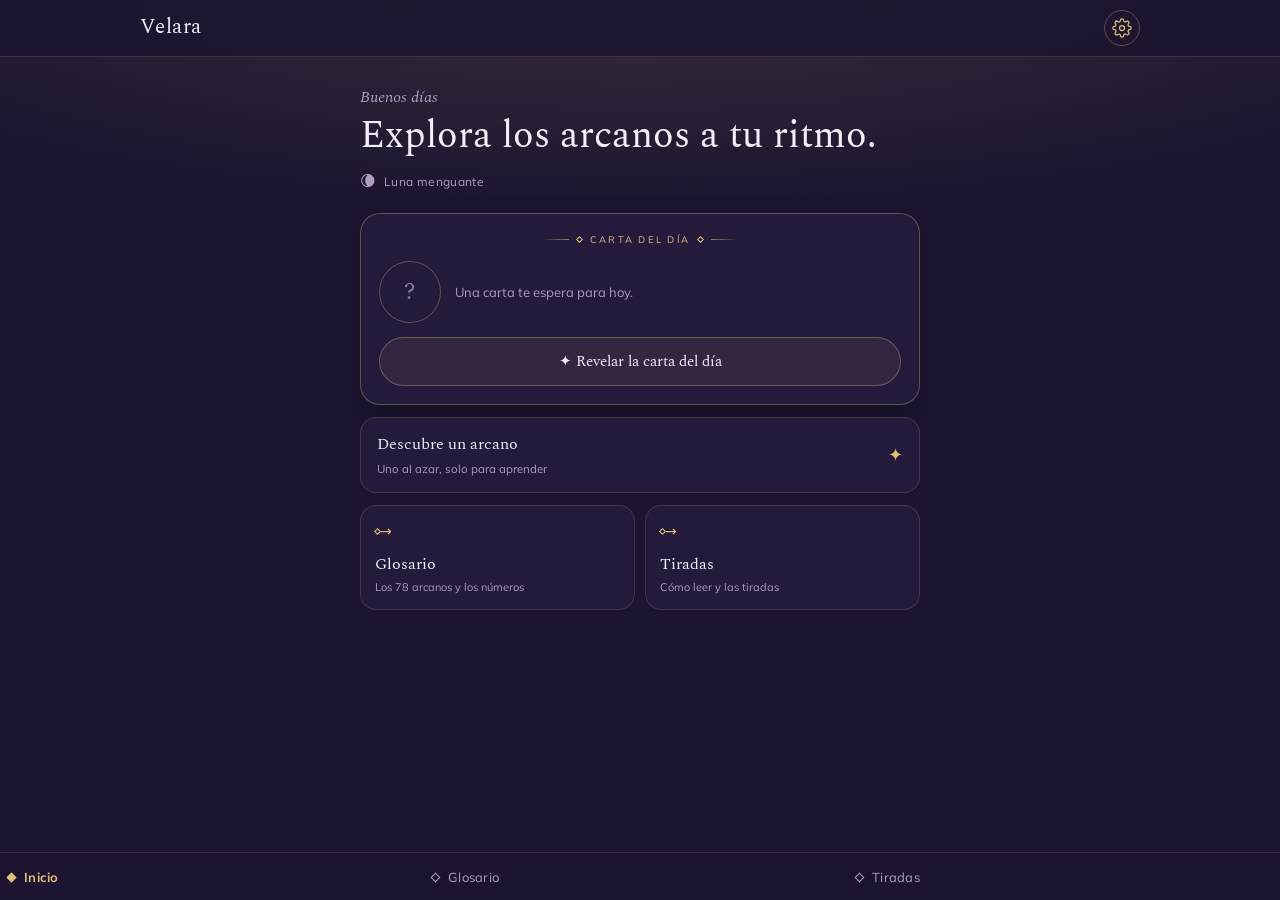
==== commit 6581c0b0: "Rebrand a Velara + íconos PWA + fix navegación tras cambio de idioma - Rebrand "Tarot Companion" -> " ====
--- a/index.html
+++ b/index.html
@@ -3,14 +3,14 @@
 <head>
 <meta charset="UTF-8">
 <meta name="viewport" content="width=device-width, initial-scale=1.0, viewport-fit=cover">
-<title>Tarot Companion</title>
+<title>Velara</title>
 <meta name="description" content="Guía de referencia de tarot sin conexión: energía pura de los 78 arcanos, tiradas y numerología.">
 <meta name="theme-color" content="#1C1430">
 <meta name="color-scheme" content="dark">
 <meta name="mobile-web-app-capable" content="yes">
 <meta name="apple-mobile-web-app-capable" content="yes">
 <meta name="apple-mobile-web-app-status-bar-style" content="black-translucent">
-<meta name="apple-mobile-web-app-title" content="Tarot Companion">
+<meta name="apple-mobile-web-app-title" content="Velara">
 <link rel="manifest" href="manifest.json">
 <link rel="icon" href="icons/icon-192.png">
 <link rel="apple-touch-icon" href="icons/icon-192.png">
@@ -37,7 +37,7 @@
 
 <header class="bar">
   <div class="bar-inner">
-    <a class="brand" href="#inicio">Tarot <span>Companion</span></a>
+    <a class="brand" href="#inicio">Velara</a>
     <button class="menu-btn" id="menuBtn" aria-label="Configuración" title="Configuración">
       <svg width="20" height="20" viewBox="0 0 24 24" fill="none" stroke="currentColor" stroke-width="1.5" stroke-linecap="round" stroke-linejoin="round" aria-hidden="true"><circle cx="12" cy="12" r="3"/><path d="M19.4 15a1.65 1.65 0 0 0 .33 1.82l.06.06a2 2 0 1 1-2.83 2.83l-.06-.06a1.65 1.65 0 0 0-1.82-.33 1.65 1.65 0 0 0-1 1.51V21a2 2 0 0 1-4 0v-.09A1.65 1.65 0 0 0 9 19.4a1.65 1.65 0 0 0-1.82.33l-.06.06a2 2 0 1 1-2.83-2.83l.06-.06a1.65 1.65 0 0 0 .33-1.82 1.65 1.65 0 0 0-1.51-1H3a2 2 0 0 1 0-4h.09A1.65 1.65 0 0 0 4.6 9a1.65 1.65 0 0 0-.33-1.82l-.06-.06a2 2 0 1 1 2.83-2.83l.06.06a1.65 1.65 0 0 0 1.82.33H9a1.65 1.65 0 0 0 1-1.51V3a2 2 0 0 1 4 0v.09a1.65 1.65 0 0 0 1 1.51 1.65 1.65 0 0 0 1.82-.33l.06-.06a2 2 0 1 1 2.83 2.83l-.06.06a1.65 1.65 0 0 0-.33 1.82V9a1.65 1.65 0 0 0 1.51 1H21a2 2 0 0 1 0 4h-.09a1.65 1.65 0 0 0-1.51 1z"/></svg>
     </button>
@@ -100,5 +100,16 @@
 </div>
 
 <script type="module" src="js/app.js"></script>
+
+<!-- Service Worker: app offline (ruta relativa → funciona en subcarpeta de GitHub Pages) -->
+<script>
+  if ("serviceWorker" in navigator) {
+    window.addEventListener("load", function () {
+      navigator.serviceWorker.register("sw.js").catch(function (err) {
+        console.warn("SW no registrado:", err);
+      });
+    });
+  }
+</script>
 </body>
 </html>
--- a/css/components.css
+++ b/css/components.css
@@ -341,6 +341,9 @@
   left: 0; right: 0; bottom: 0;
   max-height: 92dvh;
   overflow-y: auto;
+  /* El #sheet no se recrea entre cartas; sin esto el "scroll anchoring" del navegador
+     re-ajusta scrollTop tras cambiar innerHTML y anula el reset al tope en render(). */
+  overflow-anchor: none;
   background: var(--surface);
   border-top: 1px solid var(--line-strong);
   border-radius: var(--radius-xl) var(--radius-xl) 0 0;
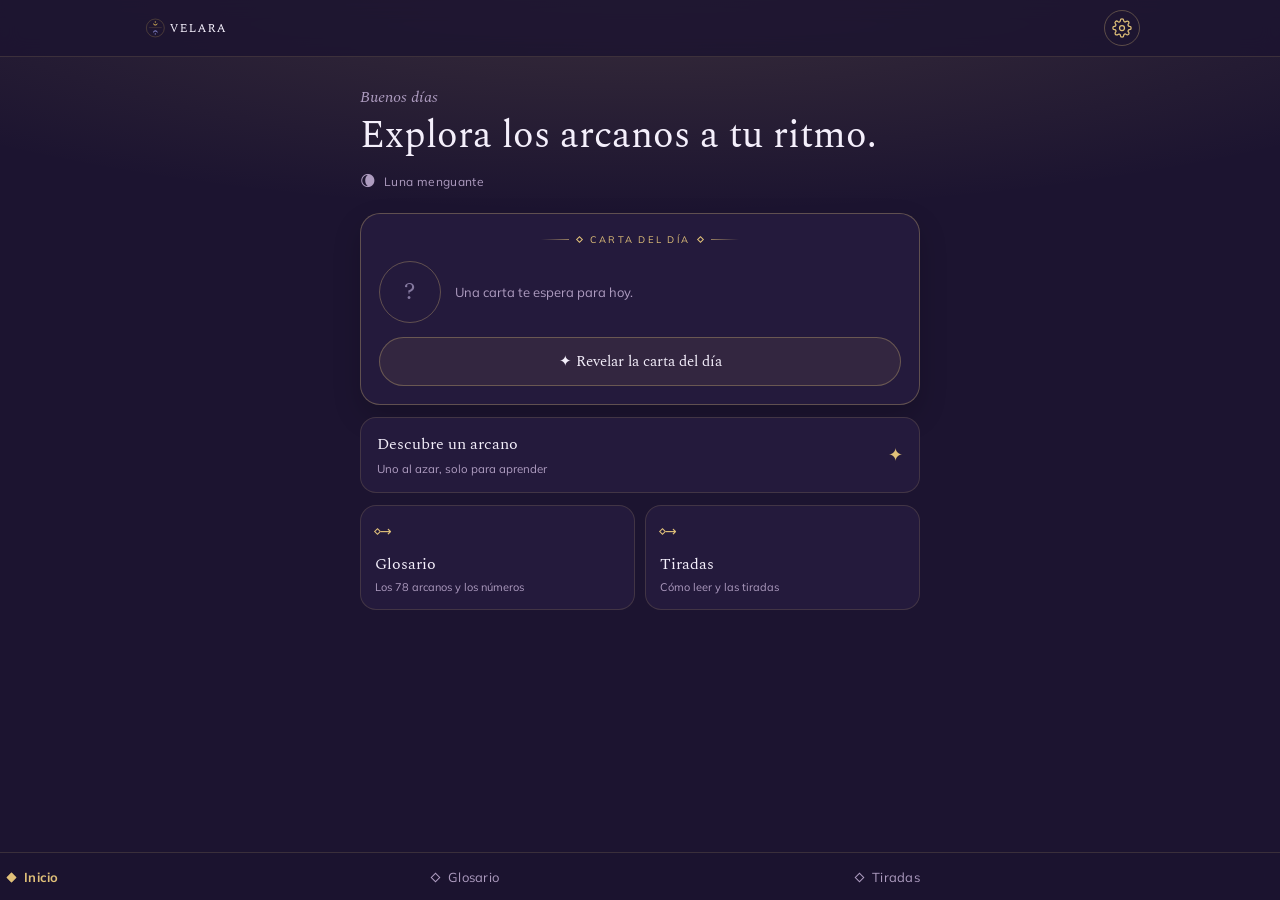
==== commit be76208e: "Uso personal: botón Copiar + favoritos/notas + símbolo Velara + correr en local Reenfoque a uso pers" ====
--- a/index.html
+++ b/index.html
@@ -37,7 +37,11 @@
 
 <header class="bar">
   <div class="bar-inner">
-    <a class="brand" href="#inicio">Velara</a>
+    <a class="brand" href="#inicio" aria-label="Velara">
+      <!-- Imagotipo Velara (branding/): símbolo oro+lavanda fijo; el wordmark usa
+           currentColor para adaptarse al tema (crema en oscuro, tinta en claro). -->
+      <svg class="brand-logo" viewBox="0 0 904 300" role="img" aria-label="Velara"><g transform="translate(44,40.0) scale(0.4296875)"><circle cx="256.0" cy="256" r="210" fill="none" stroke="#C6A352" stroke-width="6"></circle><circle cx="256.0" cy="116" r="15" fill="#C6A352"></circle><path d="M 301.338 134.237 L 302.037 136.414 L 302.632 138.621 L 303.121 140.854 L 303.503 143.109 L 303.777 145.378 L 303.943 147.659 L 304.000 149.944 L 303.948 152.230 L 303.788 154.510 L 303.519 156.781 L 303.142 159.036 L 302.658 161.270 L 302.069 163.479 L 301.374 165.658 L 300.577 167.801 L 299.679 169.903 L 298.682 171.960 L 297.588 173.968 L 296.399 175.921 L 295.119 177.815 L 293.750 179.646 L 292.296 181.410 L 290.759 183.103 L 289.143 184.721 L 287.452 186.259 L 285.690 187.716 L 283.861 189.087 L 281.968 190.369 L 280.016 191.560 L 278.010 192.656 L 275.954 193.656 L 273.852 194.557 L 271.710 195.356 L 269.533 196.053 L 267.325 196.645 L 265.091 197.131 L 262.836 197.511 L 260.566 197.782 L 258.286 197.946 L 256.000 198.000 L 253.714 197.946 L 251.434 197.782 L 249.164 197.511 L 246.909 197.131 L 244.675 196.645 L 242.467 196.053 L 240.290 195.356 L 238.148 194.557 L 236.046 193.656 L 233.990 192.656 L 231.984 191.560 L 230.032 190.369 L 228.139 189.087 L 226.310 187.716 L 224.548 186.259 L 222.857 184.721 L 221.241 183.103 L 219.704 181.410 L 218.250 179.646 L 216.881 177.815 L 215.601 175.921 L 214.412 173.968 L 213.318 171.960 L 212.321 169.903 L 211.423 167.801 L 210.626 165.658 L 209.931 163.479 L 209.342 161.270 L 208.858 159.036 L 208.481 156.781 L 208.212 154.510 L 208.052 152.230 L 208.000 149.944 L 208.057 147.659 L 208.223 145.378 L 208.497 143.109 L 208.879 140.854 L 209.368 138.621 L 209.963 136.414 L 210.662 134.237 L 210.976 135.808 L 211.344 137.368 L 211.766 138.914 L 212.242 140.444 L 212.771 141.956 L 213.352 143.450 L 213.984 144.922 L 214.668 146.372 L 215.401 147.797 L 216.183 149.195 L 217.014 150.565 L 217.892 151.906 L 218.815 153.215 L 219.784 154.492 L 220.797 155.734 L 221.852 156.940 L 222.948 158.108 L 224.085 159.238 L 225.260 160.328 L 226.472 161.376 L 227.720 162.381 L 229.002 163.343 L 230.317 164.259 L 231.662 165.129 L 233.038 165.951 L 234.441 166.725 L 235.870 167.450 L 237.323 168.125 L 238.799 168.749 L 240.296 169.321 L 241.812 169.841 L 243.345 170.308 L 244.893 170.721 L 246.454 171.080 L 248.028 171.385 L 249.611 171.635 L 251.201 171.829 L 252.798 171.969 L 254.398 172.052 L 256.000 172.080 L 257.602 172.052 L 259.202 171.969 L 260.799 171.829 L 262.389 171.635 L 263.972 171.385 L 265.546 171.080 L 267.107 170.721 L 268.655 170.308 L 270.188 169.841 L 271.704 169.321 L 273.201 168.749 L 274.677 168.125 L 276.130 167.450 L 277.559 166.725 L 278.962 165.951 L 280.338 165.129 L 281.683 164.259 L 282.998 163.343 L 284.280 162.381 L 285.528 161.376 L 286.740 160.328 L 287.915 159.238 L 289.052 158.108 L 290.148 156.940 L 291.203 155.734 L 292.216 154.492 L 293.185 153.215 L 294.108 151.906 L 294.986 150.565 L 295.817 149.195 L 296.599 147.797 L 297.332 146.372 L 298.016 144.922 L 298.648 143.450 L 299.229 141.956 L 299.758 140.444 L 300.234 138.914 L 300.656 137.368 L 301.024 135.808 L 301.338 134.237 Z" fill="#C6A352"></path><line x1="106.0" y1="246" x2="406.0" y2="246" stroke="#C6A352" stroke-width="4"></line><path d="M 207.488 378.867 L 206.740 376.538 L 206.104 374.175 L 205.581 371.786 L 205.172 369.374 L 204.879 366.945 L 204.701 364.505 L 204.640 362.060 L 204.695 359.614 L 204.867 357.174 L 205.155 354.744 L 205.558 352.332 L 206.076 349.941 L 206.707 347.577 L 207.449 345.246 L 208.302 342.953 L 209.263 340.704 L 210.330 338.503 L 211.501 336.354 L 212.773 334.265 L 214.142 332.238 L 215.607 330.278 L 217.163 328.391 L 218.808 326.580 L 220.537 324.849 L 222.346 323.202 L 224.231 321.644 L 226.189 320.177 L 228.214 318.805 L 230.303 317.531 L 232.449 316.358 L 234.649 315.288 L 236.898 314.324 L 239.190 313.469 L 241.520 312.724 L 243.883 312.090 L 246.273 311.570 L 248.685 311.164 L 251.114 310.873 L 253.554 310.698 L 256.000 310.640 L 258.446 310.698 L 260.886 310.873 L 263.315 311.164 L 265.727 311.570 L 268.117 312.090 L 270.480 312.724 L 272.810 313.469 L 275.102 314.324 L 277.351 315.288 L 279.551 316.358 L 281.697 317.531 L 283.786 318.805 L 285.811 320.177 L 287.769 321.644 L 289.654 323.202 L 291.463 324.849 L 293.192 326.580 L 294.837 328.391 L 296.393 330.278 L 297.858 332.238 L 299.227 334.265 L 300.499 336.354 L 301.670 338.503 L 302.737 340.704 L 303.698 342.953 L 304.551 345.246 L 305.293 347.577 L 305.924 349.941 L 306.442 352.332 L 306.845 354.744 L 307.133 357.174 L 307.305 359.614 L 307.360 362.060 L 307.299 364.505 L 307.121 366.945 L 306.828 369.374 L 306.419 371.786 L 305.896 374.175 L 305.260 376.538 L 304.512 378.867 L 304.176 377.185 L 303.782 375.516 L 303.330 373.862 L 302.821 372.225 L 302.255 370.607 L 301.634 369.009 L 300.957 367.433 L 300.226 365.882 L 299.441 364.358 L 298.604 362.861 L 297.715 361.395 L 296.776 359.961 L 295.787 358.560 L 294.751 357.194 L 293.667 355.865 L 292.538 354.574 L 291.365 353.324 L 290.149 352.115 L 288.892 350.949 L 287.595 349.828 L 286.260 348.752 L 284.888 347.723 L 283.481 346.743 L 282.041 345.812 L 280.570 344.932 L 279.069 344.104 L 277.539 343.328 L 275.984 342.606 L 274.405 341.938 L 272.803 341.326 L 271.182 340.770 L 269.541 340.270 L 267.885 339.828 L 266.214 339.444 L 264.530 339.118 L 262.837 338.851 L 261.135 338.643 L 259.427 338.494 L 257.714 338.404 L 256.000 338.374 L 254.286 338.404 L 252.573 338.494 L 250.865 338.643 L 249.163 338.851 L 247.470 339.118 L 245.786 339.444 L 244.115 339.828 L 242.459 340.270 L 240.818 340.770 L 239.197 341.326 L 237.595 341.938 L 236.016 342.606 L 234.461 343.328 L 232.931 344.104 L 231.430 344.932 L 229.959 345.812 L 228.519 346.743 L 227.112 347.723 L 225.740 348.752 L 224.405 349.828 L 223.108 350.949 L 221.851 352.115 L 220.635 353.324 L 219.462 354.574 L 218.333 355.865 L 217.249 357.194 L 216.213 358.560 L 215.224 359.961 L 214.285 361.395 L 213.396 362.861 L 212.559 364.358 L 211.774 365.882 L 211.043 367.433 L 210.366 369.009 L 209.745 370.607 L 209.179 372.225 L 208.670 373.862 L 208.218 375.516 L 207.824 377.185 L 207.488 378.867 Z" fill="#7E7DC2"></path><circle cx="256.0" cy="394" r="16" fill="#7E7DC2"></circle></g><g fill="currentColor" transform="translate(298.0,189.6)"><path transform="translate(0.00,0) scale(0.12,-0.12)" d="M356 -5 104 609 35 644V660H285V644L199 607V602L386 144H391L577 606V610L495 644V660H705V644L648 614L391 -5Z"></path><path transform="translate(100.80,0) scale(0.12,-0.12)" d="M65 0V16L145 56V604L65 644V660H554V488H538L476 605H235V368H405L455 451H471V232H455L405 313H235V55H504L566 182H582V0Z"></path><path transform="translate(191.04,0) scale(0.12,-0.12)" d="M65 0V16L145 56V604L65 644V660H325V644L235 604V55H478L546 222H562V0Z"></path><path transform="translate(278.88,0) scale(0.12,-0.12)" d="M33 0V16L97 49L353 665H398L650 52L717 16V0H469V16L557 50L482 235H239L165 50L249 16V0ZM262 290H460L361 536Z"></path><path transform="translate(380.88,0) scale(0.12,-0.12)" d="M65 0V16L145 56V604L65 644V660H323Q428 660 488.5 616.5Q549 573 549 497Q549 441 511.0 396.5Q473 352 410 329L600 52L666 16V0H522L328 303H235V57L310 16V0ZM300 605H235V358H306Q369 358 410.5 393.5Q452 429 452 484Q452 540 411.5 572.5Q371 605 300 605Z"></path><path transform="translate(472.20,0) scale(0.12,-0.12)" d="M33 0V16L97 49L353 665H398L650 52L717 16V0H469V16L557 50L482 235H239L165 50L249 16V0ZM262 290H460L361 536Z"></path></g></svg>
+    </a>
     <button class="menu-btn" id="menuBtn" aria-label="Configuración" title="Configuración">
       <svg width="20" height="20" viewBox="0 0 24 24" fill="none" stroke="currentColor" stroke-width="1.5" stroke-linecap="round" stroke-linejoin="round" aria-hidden="true"><circle cx="12" cy="12" r="3"/><path d="M19.4 15a1.65 1.65 0 0 0 .33 1.82l.06.06a2 2 0 1 1-2.83 2.83l-.06-.06a1.65 1.65 0 0 0-1.82-.33 1.65 1.65 0 0 0-1 1.51V21a2 2 0 0 1-4 0v-.09A1.65 1.65 0 0 0 9 19.4a1.65 1.65 0 0 0-1.82.33l-.06.06a2 2 0 1 1-2.83-2.83l.06-.06a1.65 1.65 0 0 0 .33-1.82 1.65 1.65 0 0 0-1.51-1H3a2 2 0 0 1 0-4h.09A1.65 1.65 0 0 0 4.6 9a1.65 1.65 0 0 0-.33-1.82l-.06-.06a2 2 0 1 1 2.83-2.83l.06.06a1.65 1.65 0 0 0 1.82.33H9a1.65 1.65 0 0 0 1-1.51V3a2 2 0 0 1 4 0v.09a1.65 1.65 0 0 0 1 1.51 1.65 1.65 0 0 0 1.82-.33l.06-.06a2 2 0 1 1 2.83 2.83l-.06.06a1.65 1.65 0 0 0-.33 1.82V9a1.65 1.65 0 0 0 1.51 1H21a2 2 0 0 1 0 4h-.09a1.65 1.65 0 0 0-1.51 1z"/></svg>
     </button>
--- a/css/layout.css
+++ b/css/layout.css
@@ -21,11 +21,16 @@
   margin: 0 auto;
 }
 .brand {
-  font-family: var(--serif);
-  font-size: 19px;
-  letter-spacing: .02em;
-  white-space: nowrap;
-  color: var(--cream);
+  display: inline-flex;
+  align-items: center;
+  color: var(--cream); /* el wordmark del imagotipo hereda esto vía currentColor */
+}
+/* Imagotipo Velara: alto fijo en el header; el ancho se ajusta por aspecto (904:300).
+   El símbolo (oro+lavanda) es fijo; el wordmark toma el color del enlace por tema. */
+.brand-logo {
+  height: 30px;
+  width: 90px; /* aspecto 904:300 ≈ 3:1; width:auto da 0 en SVG inline sin width intrínseco */
+  display: block;
 }
 .brand span { color: var(--vermilion); }
 
--- a/css/components.css
+++ b/css/components.css
@@ -67,17 +67,34 @@
 .card .nm-sub { color: var(--muted); font-size: 12px; }
 
 /* ---- Detail sheet (contenido interno) ---- */
-.sheet-top { display: grid; grid-template-columns: 1fr auto; gap: 8px 14px; align-items: start; position: relative; padding-left: 12px; }
+.sheet-top { display: grid; grid-template-columns: 1fr auto; gap: 8px 14px; align-items: start; position: relative; padding-left: 12px; padding-right: 40px; }
 .sheet-top .accentbar { position: absolute; left: 0; top: 4px; bottom: 4px; width: 3px; background: var(--accent); border-radius: 2px; }
+/* Fija el título a la izquierda (col1, ancha) y el glifo a la derecha (col2);
+   sin esto el auto-placement del grid invierte las columnas y el título choca
+   con los botones ♥/✕. El padding-right reserva el hueco de esos botones. */
+.sheet-top .heads { grid-column: 1; grid-row: 1; }
+.sheet-top .mark { grid-column: 2; }
 .sheet-top .num { color: var(--accent); font-size: 12px; letter-spacing: .12em; text-transform: uppercase; }
 .sheet-top h2 { margin: 4px 0 2px; font-size: 26px; }
 .sheet-top .es-name { color: var(--muted); }
-.sheet-top .mark { grid-row: 1 / span 2; font-family: var(--serif); font-size: 30px; color: var(--accent); align-self: center; }
+/* margin-top deja libre la esquina superior derecha para los botones ♥ y ✕ */
+.sheet-top .mark { grid-row: 1 / span 2; font-family: var(--serif); font-size: 30px; color: var(--accent); align-self: start; margin-top: 38px; }
 .sheet .close {
   position: absolute; top: -4px; right: -4px; background: none; border: 0;
   color: var(--muted); font-size: 20px; cursor: pointer; padding: 6px; line-height: 1;
 }
 .sheet .close:hover { color: var(--cream); }
+/* Favorito (♥): botón absoluto a la izquierda del cierre */
+.sheet .fav {
+  position: absolute; top: -2px; right: 26px; background: none; border: 0;
+  color: var(--muted); cursor: pointer; padding: 6px; line-height: 0;
+  transition: color .15s, transform .08s;
+}
+.sheet .fav svg { fill: none; stroke: currentColor; stroke-width: 1.7px; }
+.sheet .fav:hover { color: var(--vermilion); }
+.sheet .fav:active { transform: scale(.88); }
+.sheet .fav.on { color: var(--vermilion); }
+.sheet .fav.on svg { fill: currentColor; stroke: currentColor; }
 
 .sheet-body { margin-top: 18px; display: flex; flex-direction: column; gap: 18px; }
 .field .flabel { color: var(--muted-2); font-size: 11px; letter-spacing: .14em; text-transform: uppercase; margin-bottom: 8px; }
@@ -103,6 +120,28 @@
 }
 .sheet-nav button:hover:not(:disabled) { border-color: var(--accent); }
 .sheet-nav button:disabled { opacity: .35; cursor: default; }
+
+/* Botón Copiar (nombre + energía pura + pincelada del mazo) */
+.copybtn {
+  align-self: flex-start; font: inherit; font-size: 13px; color: var(--vermilion);
+  background: transparent; border: 1px solid color-mix(in srgb, var(--vermilion) 55%, transparent);
+  border-radius: var(--radius-sm); padding: 9px 16px; cursor: pointer; transition: .15s;
+}
+.copybtn:hover { background: var(--vermilion); color: var(--on-accent); border-color: var(--vermilion); }
+
+/* Nota personal por carta */
+.note-field textarea.note {
+  width: 100%; box-sizing: border-box; resize: vertical; min-height: 64px;
+  font: inherit; font-size: 14px; line-height: 1.6; color: var(--cream);
+  background: var(--ink-2); border: 1px solid var(--line); border-radius: var(--radius-sm);
+  padding: 10px 12px;
+}
+.note-field textarea.note::placeholder { color: var(--muted-2); }
+.note-field textarea.note:focus { outline: none; border-color: var(--accent); }
+
+/* Filtro ♥ Favoritas + estado vacío del grid */
+.chip-fav.active { color: var(--on-accent); background: var(--vermilion); border-color: var(--vermilion); }
+.grid-empty { grid-column: 1 / -1; color: var(--muted); font-size: 14px; text-align: center; padding: 30px 16px; line-height: 1.6; }
 
 /* ====================================================================
    Encabezados de sección compartidos (Tiradas · Numerología · Cómo usar)
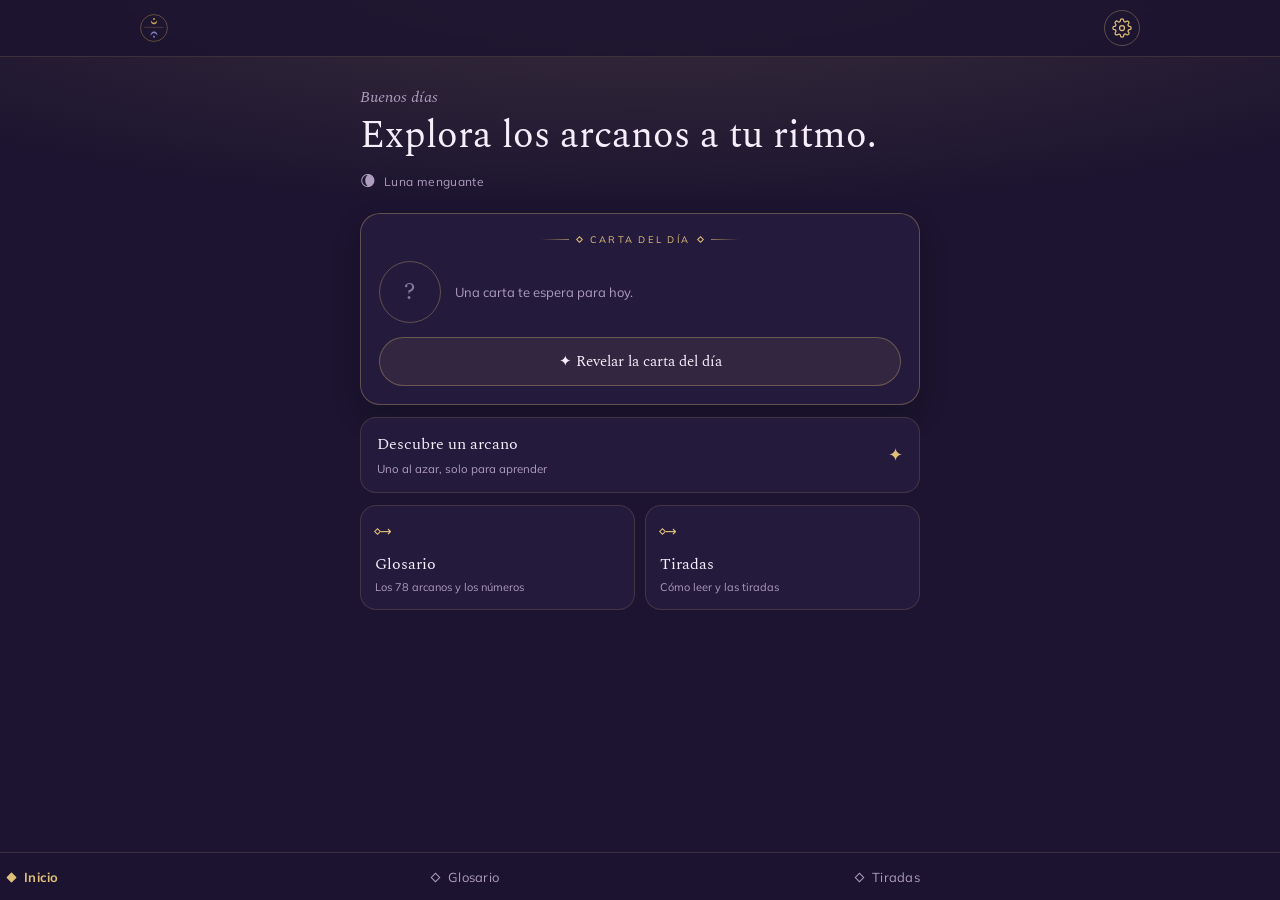
==== commit 06e84127: "Rename a "Tarot Companion" (solo símbolo) + paleta "Cereza" seleccionable - Nombre revertido de Vela" ====
--- a/index.html
+++ b/index.html
@@ -3,20 +3,22 @@
 <head>
 <meta charset="UTF-8">
 <meta name="viewport" content="width=device-width, initial-scale=1.0, viewport-fit=cover">
-<title>Velara</title>
+<title>Tarot Companion</title>
 <meta name="description" content="Guía de referencia de tarot sin conexión: energía pura de los 78 arcanos, tiradas y numerología.">
 <meta name="theme-color" content="#1C1430">
 <meta name="color-scheme" content="dark">
 <meta name="mobile-web-app-capable" content="yes">
 <meta name="apple-mobile-web-app-capable" content="yes">
 <meta name="apple-mobile-web-app-status-bar-style" content="black-translucent">
-<meta name="apple-mobile-web-app-title" content="Velara">
+<meta name="apple-mobile-web-app-title" content="Tarot Companion">
 <link rel="manifest" href="manifest.json">
 <link rel="icon" href="icons/icon-192.png">
 <link rel="apple-touch-icon" href="icons/icon-192.png">
 <!-- CSS modular (fuentes -> tokens -> layout -> componentes -> tema base -> temas de mazo) -->
 <link rel="stylesheet" href="css/fonts.css">
 <link rel="stylesheet" href="css/tokens.css">
+<!-- Paleta alterna "cereza": solo activa cuando :root[data-palette="cereza"] (lo pone applyPalette) -->
+<link rel="stylesheet" href="css/themes/cereza.css">
 <link rel="stylesheet" href="css/layout.css">
 <link rel="stylesheet" href="css/components.css">
 <link rel="stylesheet" href="css/themes/base.css">
@@ -26,10 +28,14 @@
 <script>
   try {
     var t = localStorage.getItem("tc-theme") || "dark";
+    var p = localStorage.getItem("tc-palette") || "plum";
     document.documentElement.dataset.theme = t;
+    if (p && p !== "plum") document.documentElement.dataset.palette = p; // "plum" = default sin atributo
     document.documentElement.lang = localStorage.getItem("tc-lang") || "es";
+    var META = { plum: { dark: "#1C1430", light: "#F3F0F5" }, cereza: { dark: "#1a1018", light: "#F4ECE2" } };
+    var set = META[p] || META.plum;
     var m = document.querySelector('meta[name="theme-color"]');
-    if (m) m.content = t === "light" ? "#F3F0F5" : "#1C1430";
+    if (m) m.content = set[t] || set.dark;
   } catch (e) { /* sin storage: queda el tema oscuro por defecto */ }
 </script>
 </head>
@@ -37,10 +43,9 @@
 
 <header class="bar">
   <div class="bar-inner">
-    <a class="brand" href="#inicio" aria-label="Velara">
-      <!-- Imagotipo Velara (branding/): símbolo oro+lavanda fijo; el wordmark usa
-           currentColor para adaptarse al tema (crema en oscuro, tinta en claro). -->
-      <svg class="brand-logo" viewBox="0 0 904 300" role="img" aria-label="Velara"><g transform="translate(44,40.0) scale(0.4296875)"><circle cx="256.0" cy="256" r="210" fill="none" stroke="#C6A352" stroke-width="6"></circle><circle cx="256.0" cy="116" r="15" fill="#C6A352"></circle><path d="M 301.338 134.237 L 302.037 136.414 L 302.632 138.621 L 303.121 140.854 L 303.503 143.109 L 303.777 145.378 L 303.943 147.659 L 304.000 149.944 L 303.948 152.230 L 303.788 154.510 L 303.519 156.781 L 303.142 159.036 L 302.658 161.270 L 302.069 163.479 L 301.374 165.658 L 300.577 167.801 L 299.679 169.903 L 298.682 171.960 L 297.588 173.968 L 296.399 175.921 L 295.119 177.815 L 293.750 179.646 L 292.296 181.410 L 290.759 183.103 L 289.143 184.721 L 287.452 186.259 L 285.690 187.716 L 283.861 189.087 L 281.968 190.369 L 280.016 191.560 L 278.010 192.656 L 275.954 193.656 L 273.852 194.557 L 271.710 195.356 L 269.533 196.053 L 267.325 196.645 L 265.091 197.131 L 262.836 197.511 L 260.566 197.782 L 258.286 197.946 L 256.000 198.000 L 253.714 197.946 L 251.434 197.782 L 249.164 197.511 L 246.909 197.131 L 244.675 196.645 L 242.467 196.053 L 240.290 195.356 L 238.148 194.557 L 236.046 193.656 L 233.990 192.656 L 231.984 191.560 L 230.032 190.369 L 228.139 189.087 L 226.310 187.716 L 224.548 186.259 L 222.857 184.721 L 221.241 183.103 L 219.704 181.410 L 218.250 179.646 L 216.881 177.815 L 215.601 175.921 L 214.412 173.968 L 213.318 171.960 L 212.321 169.903 L 211.423 167.801 L 210.626 165.658 L 209.931 163.479 L 209.342 161.270 L 208.858 159.036 L 208.481 156.781 L 208.212 154.510 L 208.052 152.230 L 208.000 149.944 L 208.057 147.659 L 208.223 145.378 L 208.497 143.109 L 208.879 140.854 L 209.368 138.621 L 209.963 136.414 L 210.662 134.237 L 210.976 135.808 L 211.344 137.368 L 211.766 138.914 L 212.242 140.444 L 212.771 141.956 L 213.352 143.450 L 213.984 144.922 L 214.668 146.372 L 215.401 147.797 L 216.183 149.195 L 217.014 150.565 L 217.892 151.906 L 218.815 153.215 L 219.784 154.492 L 220.797 155.734 L 221.852 156.940 L 222.948 158.108 L 224.085 159.238 L 225.260 160.328 L 226.472 161.376 L 227.720 162.381 L 229.002 163.343 L 230.317 164.259 L 231.662 165.129 L 233.038 165.951 L 234.441 166.725 L 235.870 167.450 L 237.323 168.125 L 238.799 168.749 L 240.296 169.321 L 241.812 169.841 L 243.345 170.308 L 244.893 170.721 L 246.454 171.080 L 248.028 171.385 L 249.611 171.635 L 251.201 171.829 L 252.798 171.969 L 254.398 172.052 L 256.000 172.080 L 257.602 172.052 L 259.202 171.969 L 260.799 171.829 L 262.389 171.635 L 263.972 171.385 L 265.546 171.080 L 267.107 170.721 L 268.655 170.308 L 270.188 169.841 L 271.704 169.321 L 273.201 168.749 L 274.677 168.125 L 276.130 167.450 L 277.559 166.725 L 278.962 165.951 L 280.338 165.129 L 281.683 164.259 L 282.998 163.343 L 284.280 162.381 L 285.528 161.376 L 286.740 160.328 L 287.915 159.238 L 289.052 158.108 L 290.148 156.940 L 291.203 155.734 L 292.216 154.492 L 293.185 153.215 L 294.108 151.906 L 294.986 150.565 L 295.817 149.195 L 296.599 147.797 L 297.332 146.372 L 298.016 144.922 L 298.648 143.450 L 299.229 141.956 L 299.758 140.444 L 300.234 138.914 L 300.656 137.368 L 301.024 135.808 L 301.338 134.237 Z" fill="#C6A352"></path><line x1="106.0" y1="246" x2="406.0" y2="246" stroke="#C6A352" stroke-width="4"></line><path d="M 207.488 378.867 L 206.740 376.538 L 206.104 374.175 L 205.581 371.786 L 205.172 369.374 L 204.879 366.945 L 204.701 364.505 L 204.640 362.060 L 204.695 359.614 L 204.867 357.174 L 205.155 354.744 L 205.558 352.332 L 206.076 349.941 L 206.707 347.577 L 207.449 345.246 L 208.302 342.953 L 209.263 340.704 L 210.330 338.503 L 211.501 336.354 L 212.773 334.265 L 214.142 332.238 L 215.607 330.278 L 217.163 328.391 L 218.808 326.580 L 220.537 324.849 L 222.346 323.202 L 224.231 321.644 L 226.189 320.177 L 228.214 318.805 L 230.303 317.531 L 232.449 316.358 L 234.649 315.288 L 236.898 314.324 L 239.190 313.469 L 241.520 312.724 L 243.883 312.090 L 246.273 311.570 L 248.685 311.164 L 251.114 310.873 L 253.554 310.698 L 256.000 310.640 L 258.446 310.698 L 260.886 310.873 L 263.315 311.164 L 265.727 311.570 L 268.117 312.090 L 270.480 312.724 L 272.810 313.469 L 275.102 314.324 L 277.351 315.288 L 279.551 316.358 L 281.697 317.531 L 283.786 318.805 L 285.811 320.177 L 287.769 321.644 L 289.654 323.202 L 291.463 324.849 L 293.192 326.580 L 294.837 328.391 L 296.393 330.278 L 297.858 332.238 L 299.227 334.265 L 300.499 336.354 L 301.670 338.503 L 302.737 340.704 L 303.698 342.953 L 304.551 345.246 L 305.293 347.577 L 305.924 349.941 L 306.442 352.332 L 306.845 354.744 L 307.133 357.174 L 307.305 359.614 L 307.360 362.060 L 307.299 364.505 L 307.121 366.945 L 306.828 369.374 L 306.419 371.786 L 305.896 374.175 L 305.260 376.538 L 304.512 378.867 L 304.176 377.185 L 303.782 375.516 L 303.330 373.862 L 302.821 372.225 L 302.255 370.607 L 301.634 369.009 L 300.957 367.433 L 300.226 365.882 L 299.441 364.358 L 298.604 362.861 L 297.715 361.395 L 296.776 359.961 L 295.787 358.560 L 294.751 357.194 L 293.667 355.865 L 292.538 354.574 L 291.365 353.324 L 290.149 352.115 L 288.892 350.949 L 287.595 349.828 L 286.260 348.752 L 284.888 347.723 L 283.481 346.743 L 282.041 345.812 L 280.570 344.932 L 279.069 344.104 L 277.539 343.328 L 275.984 342.606 L 274.405 341.938 L 272.803 341.326 L 271.182 340.770 L 269.541 340.270 L 267.885 339.828 L 266.214 339.444 L 264.530 339.118 L 262.837 338.851 L 261.135 338.643 L 259.427 338.494 L 257.714 338.404 L 256.000 338.374 L 254.286 338.404 L 252.573 338.494 L 250.865 338.643 L 249.163 338.851 L 247.470 339.118 L 245.786 339.444 L 244.115 339.828 L 242.459 340.270 L 240.818 340.770 L 239.197 341.326 L 237.595 341.938 L 236.016 342.606 L 234.461 343.328 L 232.931 344.104 L 231.430 344.932 L 229.959 345.812 L 228.519 346.743 L 227.112 347.723 L 225.740 348.752 L 224.405 349.828 L 223.108 350.949 L 221.851 352.115 L 220.635 353.324 L 219.462 354.574 L 218.333 355.865 L 217.249 357.194 L 216.213 358.560 L 215.224 359.961 L 214.285 361.395 L 213.396 362.861 L 212.559 364.358 L 211.774 365.882 L 211.043 367.433 L 210.366 369.009 L 209.745 370.607 L 209.179 372.225 L 208.670 373.862 L 208.218 375.516 L 207.824 377.185 L 207.488 378.867 Z" fill="#7E7DC2"></path><circle cx="256.0" cy="394" r="16" fill="#7E7DC2"></circle></g><g fill="currentColor" transform="translate(298.0,189.6)"><path transform="translate(0.00,0) scale(0.12,-0.12)" d="M356 -5 104 609 35 644V660H285V644L199 607V602L386 144H391L577 606V610L495 644V660H705V644L648 614L391 -5Z"></path><path transform="translate(100.80,0) scale(0.12,-0.12)" d="M65 0V16L145 56V604L65 644V660H554V488H538L476 605H235V368H405L455 451H471V232H455L405 313H235V55H504L566 182H582V0Z"></path><path transform="translate(191.04,0) scale(0.12,-0.12)" d="M65 0V16L145 56V604L65 644V660H325V644L235 604V55H478L546 222H562V0Z"></path><path transform="translate(278.88,0) scale(0.12,-0.12)" d="M33 0V16L97 49L353 665H398L650 52L717 16V0H469V16L557 50L482 235H239L165 50L249 16V0ZM262 290H460L361 536Z"></path><path transform="translate(380.88,0) scale(0.12,-0.12)" d="M65 0V16L145 56V604L65 644V660H323Q428 660 488.5 616.5Q549 573 549 497Q549 441 511.0 396.5Q473 352 410 329L600 52L666 16V0H522L328 303H235V57L310 16V0ZM300 605H235V358H306Q369 358 410.5 393.5Q452 429 452 484Q452 540 411.5 572.5Q371 605 300 605Z"></path><path transform="translate(472.20,0) scale(0.12,-0.12)" d="M33 0V16L97 49L353 665H398L650 52L717 16V0H469V16L557 50L482 235H239L165 50L249 16V0ZM262 290H460L361 536Z"></path></g></svg>
+    <a class="brand" href="#inicio" aria-label="Tarot Companion — Inicio">
+      <!-- Solo el símbolo (sol/luna oro+lavanda) del imagotipo; sin texto. -->
+      <svg class="brand-logo" viewBox="60 56 188 188" role="img" aria-hidden="true"><g transform="translate(44,40.0) scale(0.4296875)"><circle cx="256.0" cy="256" r="210" fill="none" stroke="#C6A352" stroke-width="6"></circle><circle cx="256.0" cy="116" r="15" fill="#C6A352"></circle><path d="M 301.338 134.237 L 302.037 136.414 L 302.632 138.621 L 303.121 140.854 L 303.503 143.109 L 303.777 145.378 L 303.943 147.659 L 304.000 149.944 L 303.948 152.230 L 303.788 154.510 L 303.519 156.781 L 303.142 159.036 L 302.658 161.270 L 302.069 163.479 L 301.374 165.658 L 300.577 167.801 L 299.679 169.903 L 298.682 171.960 L 297.588 173.968 L 296.399 175.921 L 295.119 177.815 L 293.750 179.646 L 292.296 181.410 L 290.759 183.103 L 289.143 184.721 L 287.452 186.259 L 285.690 187.716 L 283.861 189.087 L 281.968 190.369 L 280.016 191.560 L 278.010 192.656 L 275.954 193.656 L 273.852 194.557 L 271.710 195.356 L 269.533 196.053 L 267.325 196.645 L 265.091 197.131 L 262.836 197.511 L 260.566 197.782 L 258.286 197.946 L 256.000 198.000 L 253.714 197.946 L 251.434 197.782 L 249.164 197.511 L 246.909 197.131 L 244.675 196.645 L 242.467 196.053 L 240.290 195.356 L 238.148 194.557 L 236.046 193.656 L 233.990 192.656 L 231.984 191.560 L 230.032 190.369 L 228.139 189.087 L 226.310 187.716 L 224.548 186.259 L 222.857 184.721 L 221.241 183.103 L 219.704 181.410 L 218.250 179.646 L 216.881 177.815 L 215.601 175.921 L 214.412 173.968 L 213.318 171.960 L 212.321 169.903 L 211.423 167.801 L 210.626 165.658 L 209.931 163.479 L 209.342 161.270 L 208.858 159.036 L 208.481 156.781 L 208.212 154.510 L 208.052 152.230 L 208.000 149.944 L 208.057 147.659 L 208.223 145.378 L 208.497 143.109 L 208.879 140.854 L 209.368 138.621 L 209.963 136.414 L 210.662 134.237 L 210.976 135.808 L 211.344 137.368 L 211.766 138.914 L 212.242 140.444 L 212.771 141.956 L 213.352 143.450 L 213.984 144.922 L 214.668 146.372 L 215.401 147.797 L 216.183 149.195 L 217.014 150.565 L 217.892 151.906 L 218.815 153.215 L 219.784 154.492 L 220.797 155.734 L 221.852 156.940 L 222.948 158.108 L 224.085 159.238 L 225.260 160.328 L 226.472 161.376 L 227.720 162.381 L 229.002 163.343 L 230.317 164.259 L 231.662 165.129 L 233.038 165.951 L 234.441 166.725 L 235.870 167.450 L 237.323 168.125 L 238.799 168.749 L 240.296 169.321 L 241.812 169.841 L 243.345 170.308 L 244.893 170.721 L 246.454 171.080 L 248.028 171.385 L 249.611 171.635 L 251.201 171.829 L 252.798 171.969 L 254.398 172.052 L 256.000 172.080 L 257.602 172.052 L 259.202 171.969 L 260.799 171.829 L 262.389 171.635 L 263.972 171.385 L 265.546 171.080 L 267.107 170.721 L 268.655 170.308 L 270.188 169.841 L 271.704 169.321 L 273.201 168.749 L 274.677 168.125 L 276.130 167.450 L 277.559 166.725 L 278.962 165.951 L 280.338 165.129 L 281.683 164.259 L 282.998 163.343 L 284.280 162.381 L 285.528 161.376 L 286.740 160.328 L 287.915 159.238 L 289.052 158.108 L 290.148 156.940 L 291.203 155.734 L 292.216 154.492 L 293.185 153.215 L 294.108 151.906 L 294.986 150.565 L 295.817 149.195 L 296.599 147.797 L 297.332 146.372 L 298.016 144.922 L 298.648 143.450 L 299.229 141.956 L 299.758 140.444 L 300.234 138.914 L 300.656 137.368 L 301.024 135.808 L 301.338 134.237 Z" fill="#C6A352"></path><line x1="106.0" y1="246" x2="406.0" y2="246" stroke="#C6A352" stroke-width="4"></line><path d="M 207.488 378.867 L 206.740 376.538 L 206.104 374.175 L 205.581 371.786 L 205.172 369.374 L 204.879 366.945 L 204.701 364.505 L 204.640 362.060 L 204.695 359.614 L 204.867 357.174 L 205.155 354.744 L 205.558 352.332 L 206.076 349.941 L 206.707 347.577 L 207.449 345.246 L 208.302 342.953 L 209.263 340.704 L 210.330 338.503 L 211.501 336.354 L 212.773 334.265 L 214.142 332.238 L 215.607 330.278 L 217.163 328.391 L 218.808 326.580 L 220.537 324.849 L 222.346 323.202 L 224.231 321.644 L 226.189 320.177 L 228.214 318.805 L 230.303 317.531 L 232.449 316.358 L 234.649 315.288 L 236.898 314.324 L 239.190 313.469 L 241.520 312.724 L 243.883 312.090 L 246.273 311.570 L 248.685 311.164 L 251.114 310.873 L 253.554 310.698 L 256.000 310.640 L 258.446 310.698 L 260.886 310.873 L 263.315 311.164 L 265.727 311.570 L 268.117 312.090 L 270.480 312.724 L 272.810 313.469 L 275.102 314.324 L 277.351 315.288 L 279.551 316.358 L 281.697 317.531 L 283.786 318.805 L 285.811 320.177 L 287.769 321.644 L 289.654 323.202 L 291.463 324.849 L 293.192 326.580 L 294.837 328.391 L 296.393 330.278 L 297.858 332.238 L 299.227 334.265 L 300.499 336.354 L 301.670 338.503 L 302.737 340.704 L 303.698 342.953 L 304.551 345.246 L 305.293 347.577 L 305.924 349.941 L 306.442 352.332 L 306.845 354.744 L 307.133 357.174 L 307.305 359.614 L 307.360 362.060 L 307.299 364.505 L 307.121 366.945 L 306.828 369.374 L 306.419 371.786 L 305.896 374.175 L 305.260 376.538 L 304.512 378.867 L 304.176 377.185 L 303.782 375.516 L 303.330 373.862 L 302.821 372.225 L 302.255 370.607 L 301.634 369.009 L 300.957 367.433 L 300.226 365.882 L 299.441 364.358 L 298.604 362.861 L 297.715 361.395 L 296.776 359.961 L 295.787 358.560 L 294.751 357.194 L 293.667 355.865 L 292.538 354.574 L 291.365 353.324 L 290.149 352.115 L 288.892 350.949 L 287.595 349.828 L 286.260 348.752 L 284.888 347.723 L 283.481 346.743 L 282.041 345.812 L 280.570 344.932 L 279.069 344.104 L 277.539 343.328 L 275.984 342.606 L 274.405 341.938 L 272.803 341.326 L 271.182 340.770 L 269.541 340.270 L 267.885 339.828 L 266.214 339.444 L 264.530 339.118 L 262.837 338.851 L 261.135 338.643 L 259.427 338.494 L 257.714 338.404 L 256.000 338.374 L 254.286 338.404 L 252.573 338.494 L 250.865 338.643 L 249.163 338.851 L 247.470 339.118 L 245.786 339.444 L 244.115 339.828 L 242.459 340.270 L 240.818 340.770 L 239.197 341.326 L 237.595 341.938 L 236.016 342.606 L 234.461 343.328 L 232.931 344.104 L 231.430 344.932 L 229.959 345.812 L 228.519 346.743 L 227.112 347.723 L 225.740 348.752 L 224.405 349.828 L 223.108 350.949 L 221.851 352.115 L 220.635 353.324 L 219.462 354.574 L 218.333 355.865 L 217.249 357.194 L 216.213 358.560 L 215.224 359.961 L 214.285 361.395 L 213.396 362.861 L 212.559 364.358 L 211.774 365.882 L 211.043 367.433 L 210.366 369.009 L 209.745 370.607 L 209.179 372.225 L 208.670 373.862 L 208.218 375.516 L 207.824 377.185 L 207.488 378.867 Z" fill="#7E7DC2"></path><circle cx="256.0" cy="394" r="16" fill="#7E7DC2"></circle></g></svg>
     </a>
     <button class="menu-btn" id="menuBtn" aria-label="Configuración" title="Configuración">
       <svg width="20" height="20" viewBox="0 0 24 24" fill="none" stroke="currentColor" stroke-width="1.5" stroke-linecap="round" stroke-linejoin="round" aria-hidden="true"><circle cx="12" cy="12" r="3"/><path d="M19.4 15a1.65 1.65 0 0 0 .33 1.82l.06.06a2 2 0 1 1-2.83 2.83l-.06-.06a1.65 1.65 0 0 0-1.82-.33 1.65 1.65 0 0 0-1 1.51V21a2 2 0 0 1-4 0v-.09A1.65 1.65 0 0 0 9 19.4a1.65 1.65 0 0 0-1.82.33l-.06.06a2 2 0 1 1-2.83-2.83l.06-.06a1.65 1.65 0 0 0 .33-1.82 1.65 1.65 0 0 0-1.51-1H3a2 2 0 0 1 0-4h.09A1.65 1.65 0 0 0 4.6 9a1.65 1.65 0 0 0-.33-1.82l-.06-.06a2 2 0 1 1 2.83-2.83l.06.06a1.65 1.65 0 0 0 1.82.33H9a1.65 1.65 0 0 0 1-1.51V3a2 2 0 0 1 4 0v.09a1.65 1.65 0 0 0 1 1.51 1.65 1.65 0 0 0 1.82-.33l.06-.06a2 2 0 1 1 2.83 2.83l-.06.06a1.65 1.65 0 0 0-.33 1.82V9a1.65 1.65 0 0 0 1.51 1H21a2 2 0 0 1 0 4h-.09a1.65 1.65 0 0 0-1.51 1z"/></svg>
--- a/css/themes/cereza.css
+++ b/css/themes/cereza.css
@@ -0,0 +1,58 @@
+/* cereza.css — paleta alterna "Cereza" (la del yōkai-tarot: ciruela-café cálido +
+   acento cereza + oro). Es un EJE INDEPENDIENTE del tema claro/oscuro: se activa con
+   :root[data-palette="cereza"] (lo pone applyPalette en settings.js) y se combina con
+   :root[data-theme="light"]. Solo SOBREESCRIBE variables — no renombra ni toca los
+   bloques "plum" de tokens.css, así la paleta actual queda intacta cuando no está activa.
+   Mismo patrón de eje que css/themes/rws.css (data-deck). */
+
+/* ── Cereza · oscuro (base del yōkai-tarot) ── */
+:root[data-palette="cereza"] {
+  --ink:         #1a1018;  /* fondo base cálido (ciruela-café) */
+  --ink-2:       #241620;  /* superficies / cards */
+  --ink-3:       #2e1b27;  /* superficies elevadas / sheets */
+  --surface:     #2b1b28;  /* hojas / modales */
+  --cream:       #f0e2d8;  /* texto principal */
+  --muted:       #b89aa6;
+  --muted-2:     #8c7280;
+  --line:        rgba(214,184,115,.16);  /* líneas con tinte oro */
+  --line-strong: rgba(214,184,115,.30);
+  --gold:        #d6b873;
+  --vermilion:   #ce4e75;  /* acento secundario = cereza (firma de la paleta) */
+  --vermilion-2: #ff7d92;
+  --earth:       #c8a86a;
+  --on-accent:   #1a1018;  /* texto legible sobre oro */
+  --halo: radial-gradient(125% 46% at 50% -4%, rgba(214,184,115,.16), transparent 60%);
+}
+
+/* Acentos por grupo — cereza oscuro (paleta cálida sabor yōkai) */
+:root[data-palette="cereza"] .group-major  { --accent: #ce4e75; }  /* cereza */
+:root[data-palette="cereza"] .group-cups   { --accent: #7fa0c8; }  /* agua */
+:root[data-palette="cereza"] .group-coins  { --accent: #d6b873; }  /* oro */
+:root[data-palette="cereza"] .group-wands  { --accent: #e0805a; }  /* terracota/fuego */
+:root[data-palette="cereza"] .group-swords { --accent: #86b6b4; }  /* aire/salvia */
+
+/* ── Cereza · claro (variante pergamino cálido; contraste reforzado) ── */
+:root[data-palette="cereza"][data-theme="light"] {
+  --ink:         #F4ECE2;  /* fondo pergamino cálido */
+  --ink-2:       #FFFFFF;  /* cards en blanco puro */
+  --ink-3:       #FBF3EA;
+  --surface:     #FDF8F2;
+  --cream:       #2E1B27;  /* texto principal (ciruela-café oscuro) */
+  --muted:       #8C7280;
+  --muted-2:     #A99385;
+  --line:        rgba(178,62,98,.16);
+  --line-strong: rgba(178,62,98,.30);
+  --gold:        #A87A34;
+  --vermilion:   #B23E62;  /* cereza oscurecida para contraste sobre claro */
+  --vermilion-2: #9A3560;
+  --earth:       #8A6A3E;
+  --on-accent:   #ffffff;
+  --halo: radial-gradient(125% 46% at 50% -4%, rgba(178,62,98,.10), transparent 60%);
+}
+
+/* Acentos por grupo — cereza claro (versiones oscuras para contraste) */
+:root[data-palette="cereza"][data-theme="light"] .group-major  { --accent: #B23E62; }
+:root[data-palette="cereza"][data-theme="light"] .group-cups   { --accent: #2F7C92; }
+:root[data-palette="cereza"][data-theme="light"] .group-coins  { --accent: #A87A34; }
+:root[data-palette="cereza"][data-theme="light"] .group-wands  { --accent: #B5642F; }
+:root[data-palette="cereza"][data-theme="light"] .group-swords { --accent: #4F7C78; }
--- a/css/layout.css
+++ b/css/layout.css
@@ -23,16 +23,16 @@
 .brand {
   display: inline-flex;
   align-items: center;
-  color: var(--cream); /* el wordmark del imagotipo hereda esto vía currentColor */
+  color: var(--cream);
+  text-decoration: none;
 }
-/* Imagotipo Velara: alto fijo en el header; el ancho se ajusta por aspecto (904:300).
-   El símbolo (oro+lavanda) es fijo; el wordmark toma el color del enlace por tema. */
+/* Solo el símbolo (sol/luna oro+lavanda): recuadro cuadrado y fijo en el header. */
 .brand-logo {
-  height: 30px;
-  width: 90px; /* aspecto 904:300 ≈ 3:1; width:auto da 0 en SVG inline sin width intrínseco */
+  height: 28px;
+  width: 28px;
   display: block;
+  flex: 0 0 auto;
 }
-.brand span { color: var(--vermilion); }
 
 /* ---- Botón de configuración (engrane) ---- */
 .menu-btn {
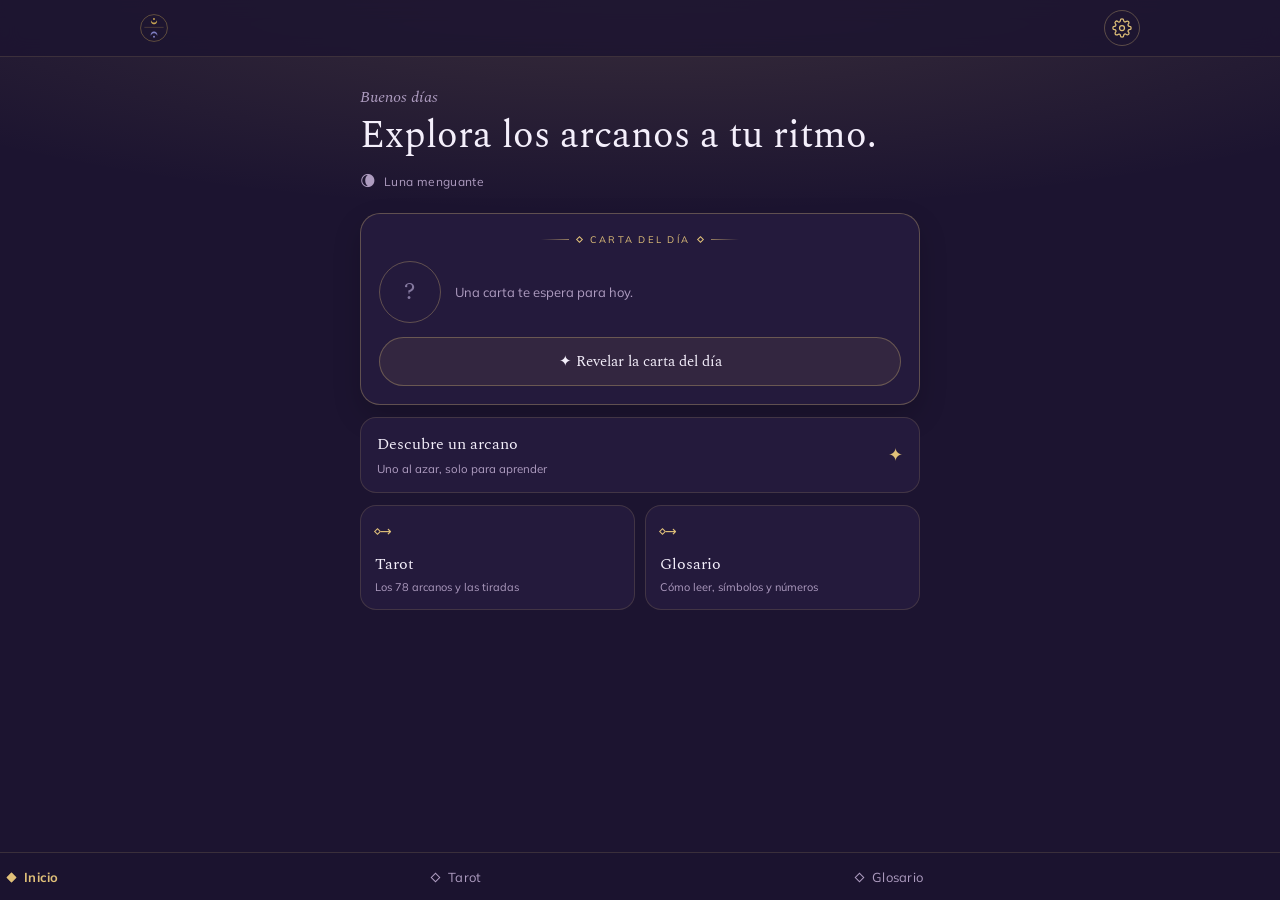
==== commit c41ff485: "Nueva IA Tarot/Glosario + vista Simbolos + 5 tiradas nuevas - Barra inferior: Inicio - Tarot (Arcano" ====
--- a/index.html
+++ b/index.html
@@ -54,26 +54,28 @@
 </header>
 
 <!-- Shell mínima: contenedores vacíos que los módulos JS poblarán.
-     IA de 3 destinos: Inicio · Glosario (Arcanos+Números) · Tiradas (Cómo leer+Tiradas). -->
+     IA de 3 destinos: Inicio · Tarot (Arcanos+Tiradas) · Glosario (Cómo leer+Símbolos+Números). -->
 <main class="wrap">
   <section class="view active" id="view-inicio" aria-label="Inicio"></section>
 
+  <section class="view" id="view-tarot" aria-label="Tarot">
+    <div class="seg-tabs" id="segTarot" role="tablist" aria-label="Tarot">
+      <button data-sub="arcanos" class="active" role="tab">Arcanos</button>
+      <button data-sub="spreads" role="tab">Tiradas</button>
+    </div>
+    <div class="subview active" id="view-arcanos" role="tabpanel" aria-label="Arcanos"></div>
+    <div class="subview" id="view-spreads" role="tabpanel" aria-label="Tiradas"></div>
+  </section>
+
   <section class="view" id="view-glosario" aria-label="Glosario">
     <div class="seg-tabs" id="segGlosario" role="tablist" aria-label="Glosario">
-      <button data-sub="arcanos" class="active" role="tab">Arcanos</button>
+      <button data-sub="uso" class="active" role="tab">Cómo leer</button>
+      <button data-sub="simbolos" role="tab">Símbolos</button>
       <button data-sub="numerologia" role="tab">Números</button>
     </div>
-    <div class="subview active" id="view-arcanos" role="tabpanel" aria-label="Arcanos"></div>
+    <div class="subview active" id="view-uso" role="tabpanel" aria-label="Cómo leer"></div>
+    <div class="subview" id="view-simbolos" role="tabpanel" aria-label="Símbolos"></div>
     <div class="subview" id="view-numerologia" role="tabpanel" aria-label="Numerología"></div>
-  </section>
-
-  <section class="view" id="view-tiradas" aria-label="Tiradas">
-    <div class="seg-tabs" id="segTiradas" role="tablist" aria-label="Tiradas">
-      <button data-sub="uso" class="active" role="tab">Cómo leer</button>
-      <button data-sub="spreads" role="tab">Tiradas</button>
-    </div>
-    <div class="subview active" id="view-uso" role="tabpanel" aria-label="Cómo leer"></div>
-    <div class="subview" id="view-spreads" role="tabpanel" aria-label="Tiradas"></div>
   </section>
 </main>
 
@@ -82,11 +84,11 @@
   <button data-view="inicio" class="active" aria-current="page">
     <span class="bn-ico" aria-hidden="true"></span><span class="bn-lbl">Inicio</span>
   </button>
+  <button data-view="tarot">
+    <span class="bn-ico" aria-hidden="true"></span><span class="bn-lbl">Tarot</span>
+  </button>
   <button data-view="glosario">
     <span class="bn-ico" aria-hidden="true"></span><span class="bn-lbl">Glosario</span>
-  </button>
-  <button data-view="tiradas">
-    <span class="bn-ico" aria-hidden="true"></span><span class="bn-lbl">Tiradas</span>
   </button>
 </nav>
 
--- a/css/components.css
+++ b/css/components.css
@@ -187,6 +187,19 @@
 .slots.one   { grid-template-columns: 1fr; }
 .slots.three { grid-template-columns: repeat(3, 1fr); }
 .slots.four  { grid-template-columns: repeat(2, 1fr); }
+/* Tiradas simples: n4 en 2×2; n5 en 2 columnas con la última carta a lo ancho */
+.slots.n4 { grid-template-columns: repeat(2, 1fr); }
+.slots.n5 { grid-template-columns: repeat(2, 1fr); }
+.slots.n5 .slot:last-child { grid-column: 1 / -1; }
+
+/* Entrada narrativa de una tirada (p. ej. El anciano del bosque) */
+.spread-story {
+  font-family: var(--serif); font-style: italic; color: var(--muted);
+  border-left: 2px solid var(--gold); padding-left: 12px; line-height: 1.6;
+}
+
+/* Crédito de inspiración al pie de la vista Tiradas */
+.spread-credit { margin-top: 18px; text-align: center; }
 
 .slot {
   border: 1px solid var(--line); border-radius: var(--radius-sm);
@@ -264,6 +277,93 @@
 }
 .suit-name { font-family: var(--serif); font-size: 15px; }
 .suit-note { color: var(--muted); font-size: 13px; }
+/* ====================================================================
+   Glosario · Símbolos (simbolos.js)
+   ==================================================================== */
+
+/* Línea de viaje de los Mayores (0 → XXI) */
+.journey {
+  display: flex; align-items: center; gap: 10px; margin: 16px 0 4px;
+  font-family: var(--serif); font-size: 13px; color: var(--cream);
+}
+.journey .j-end { flex: none; }
+.journey .j-line {
+  flex: 1; position: relative; height: 1px; background: var(--line-strong);
+  display: flex; align-items: center; justify-content: center;
+}
+.journey .j-mid {
+  background: var(--ink-2); padding: 0 10px;
+  font-family: var(--sans); font-size: 11px; letter-spacing: .14em;
+  text-transform: uppercase; color: var(--gold);
+}
+
+/* Palos como tarjetas (elemento como chip, una sola mención) */
+.suit-cards {
+  display: grid; grid-template-columns: 1fr; gap: 10px; margin: 14px 0;
+}
+@media (min-width: 480px) { .suit-cards { grid-template-columns: 1fr 1fr; } }
+.suit-card {
+  border: 1px solid var(--line); border-left: 3px solid var(--accent);
+  border-radius: var(--radius); padding: 12px 14px;
+  background: var(--ink-3);
+}
+.suit-card .sc-head {
+  display: flex; align-items: baseline; justify-content: space-between; gap: 8px;
+}
+.suit-card .sc-name { font-family: var(--serif); font-size: 16px; color: var(--accent); }
+.suit-card .sc-el {
+  font-size: 11px; letter-spacing: .14em; text-transform: uppercase;
+  color: var(--accent); border: 1px solid var(--accent);
+  border-radius: 999px; padding: 2px 9px; opacity: .85;
+}
+.suit-card .sc-note { color: var(--muted); font-size: 13px; line-height: 1.55; margin: 8px 0 0; }
+.suit-card .sc-q { font-size: 13px; color: var(--cream); margin: 8px 0 0; font-style: italic; }
+.suit-card .sc-q span { color: var(--muted-2); font-style: normal; }
+
+/* La corte como camino (pasos numerados unidos por una línea) */
+.court-path { margin: 14px 0; }
+.path-step { display: flex; gap: 12px; position: relative; padding-bottom: 14px; }
+.path-step:last-child { padding-bottom: 0; }
+.path-step::before {
+  content: ""; position: absolute; left: 11px; top: 24px; bottom: 0;
+  width: 1px; background: var(--line-strong);
+}
+.path-step:last-child::before { display: none; }
+.ps-dot {
+  flex: none; width: 23px; height: 23px; border-radius: 50%;
+  border: 1px solid var(--gold); color: var(--gold);
+  display: flex; align-items: center; justify-content: center;
+  font-size: 11px; font-weight: 600; background: var(--ink-2);
+}
+.ps-name { font-family: var(--serif); font-size: 15px; color: var(--cream); }
+.ps-hook { color: var(--gold); font-family: var(--sans); font-size: 13px; }
+.ps-note { color: var(--muted); font-size: 13px; line-height: 1.55; margin: 3px 0 0; }
+
+/* Tabla de correspondencias rápidas */
+.corr-wrap { overflow-x: auto; margin: 14px 0 4px; }
+.corr-table { width: 100%; border-collapse: collapse; font-size: 13px; }
+.corr-table th {
+  text-align: left; font-size: 11px; letter-spacing: .14em; text-transform: uppercase;
+  color: var(--muted-2); font-weight: 600; padding: 6px 10px 6px 0;
+  border-bottom: 1px solid var(--line-strong);
+}
+.corr-table td { padding: 8px 10px 8px 0; border-bottom: 1px solid var(--line); color: var(--muted); }
+.corr-table tr:last-child td { border-bottom: 0; }
+.corr-table .ct-suit { font-family: var(--serif); font-size: 14px; color: var(--accent); }
+.corr-table .ct-q { font-style: italic; color: var(--cream); }
+
+/* Glosario de símbolos */
+.gloss-list { display: grid; grid-template-columns: 1fr; gap: 0; margin: 14px 0; }
+.gloss-row {
+  display: grid; grid-template-columns: 130px 1fr; gap: 10px;
+  padding: 8px 0; border-bottom: 1px solid var(--line);
+}
+.gloss-row:last-child { border-bottom: 0; }
+.gloss-term { font-family: var(--serif); font-size: 14px; color: var(--cream); }
+.gloss-def  { color: var(--muted); font-size: 13px; line-height: 1.55; }
+@media (min-width: 768px) {
+  .gloss-row { grid-template-columns: 170px 1fr; }
+}
 
 /* ====================================================================
    Botón de mazo en Arcanos
